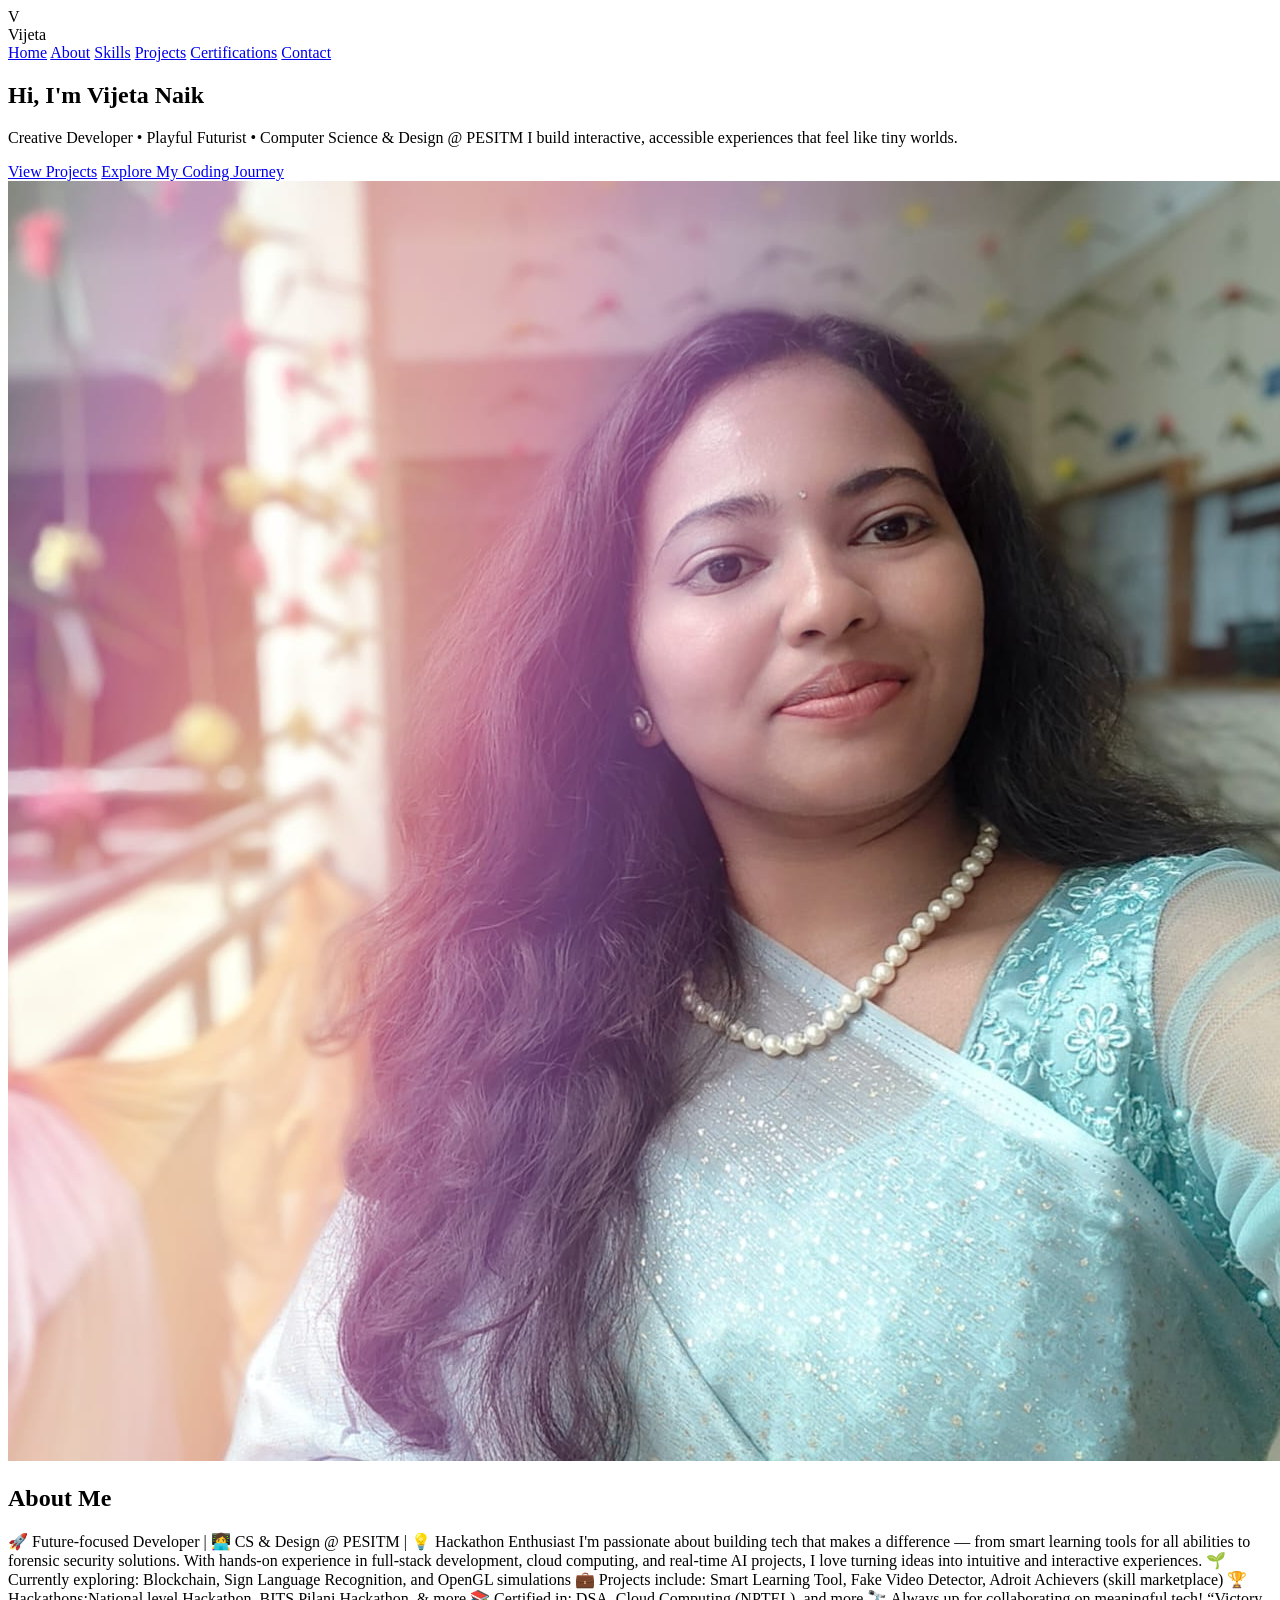
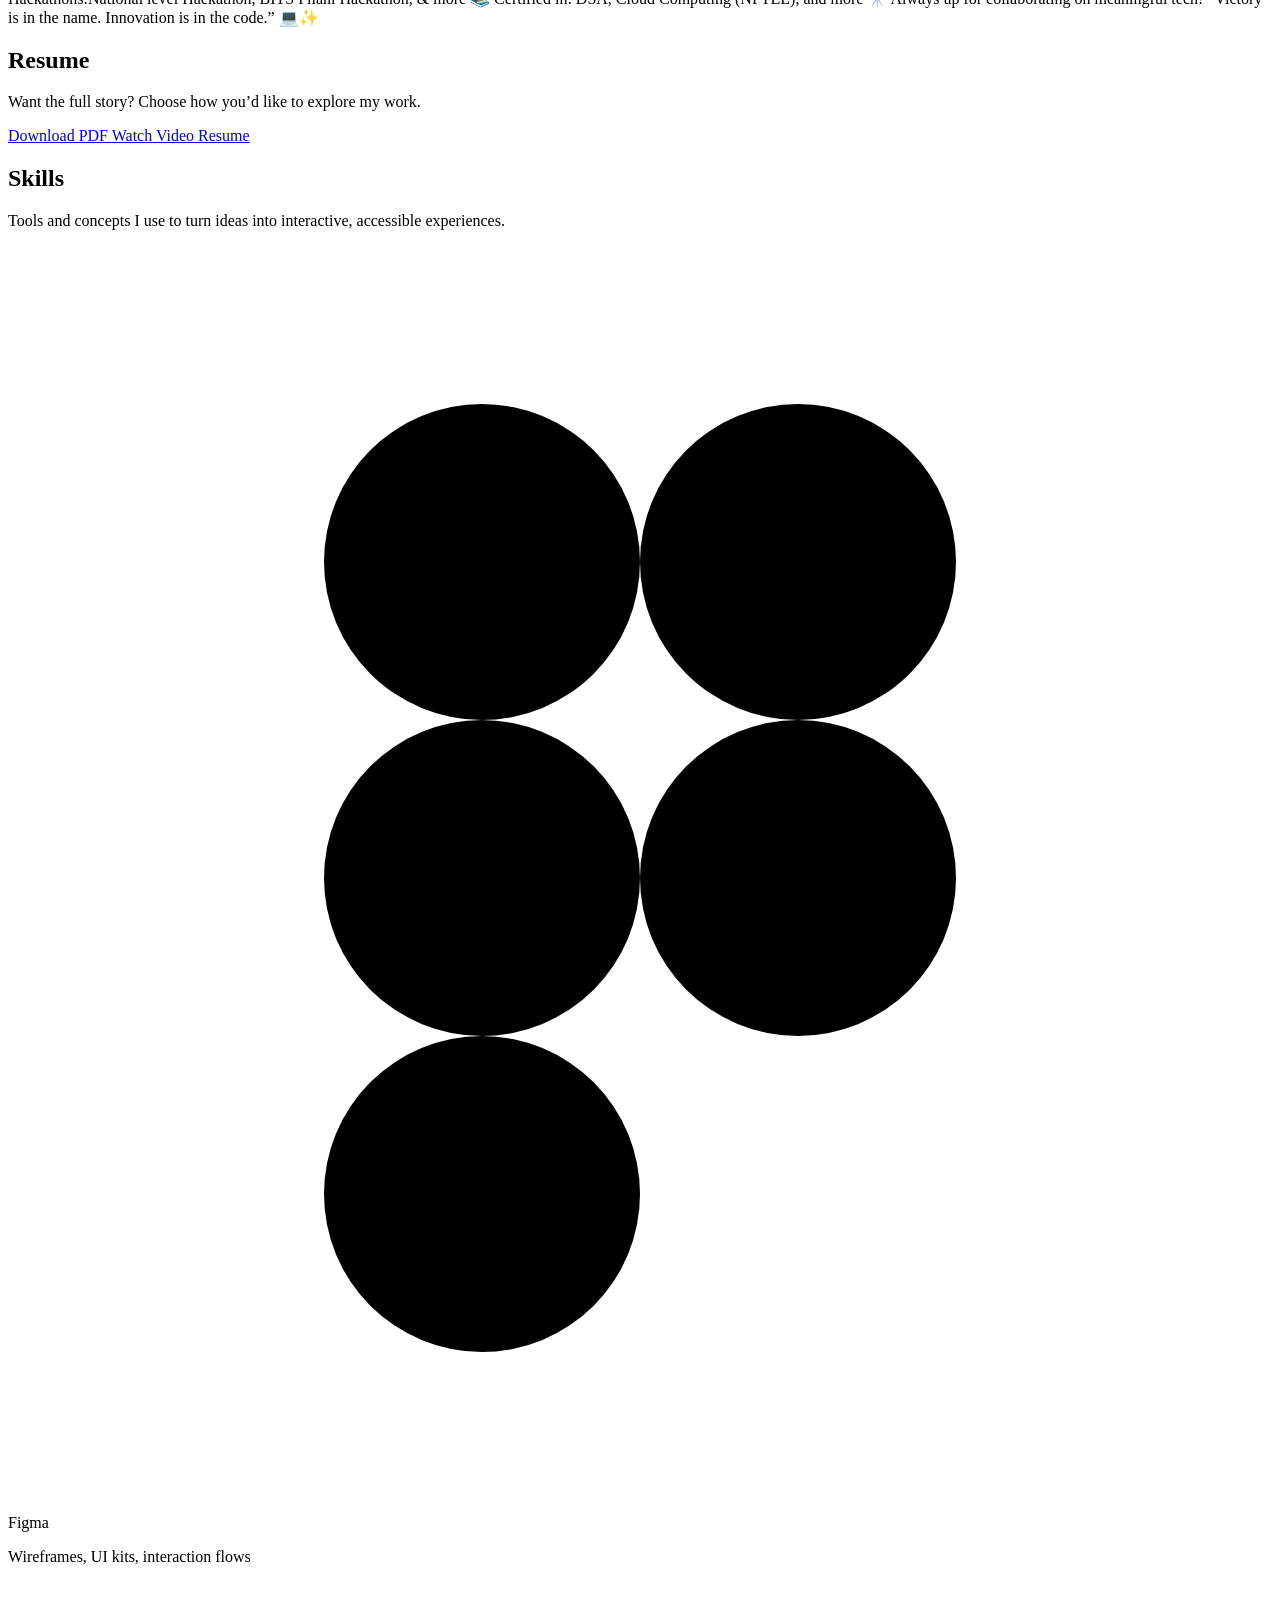
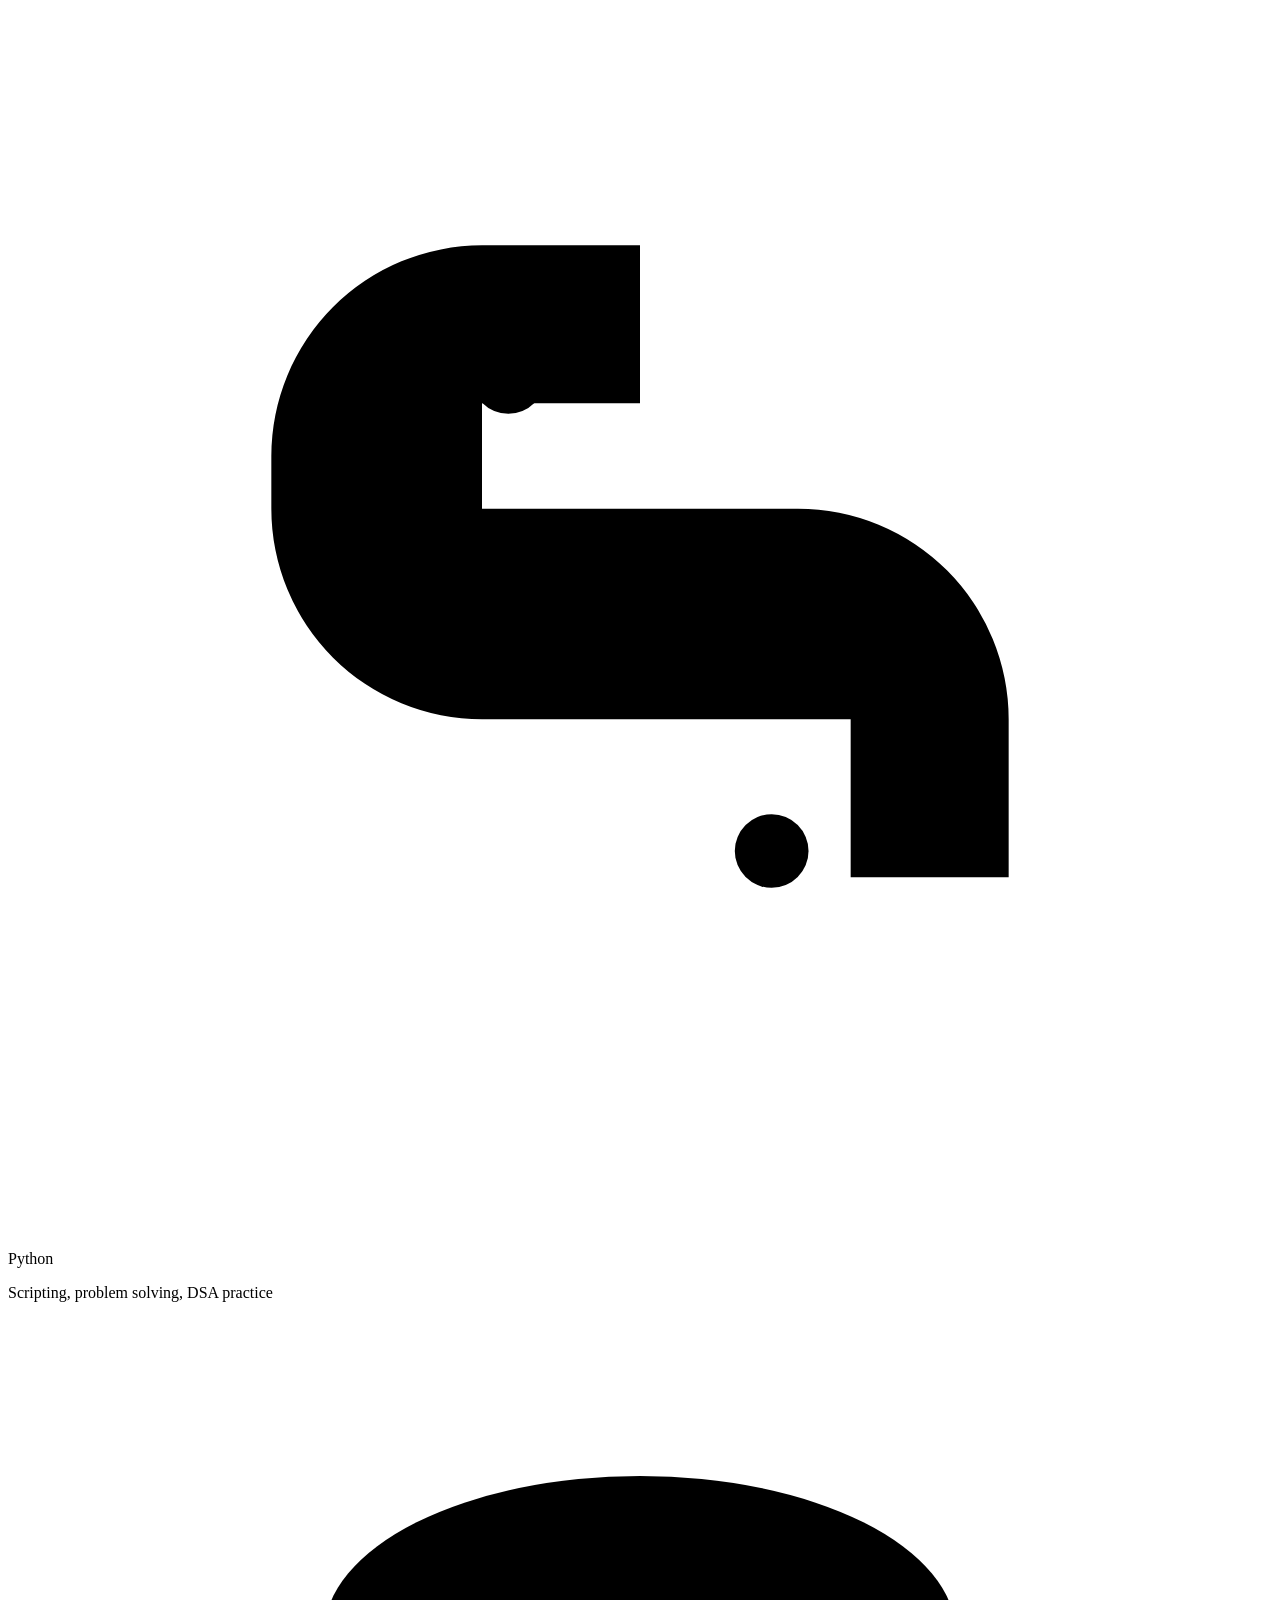
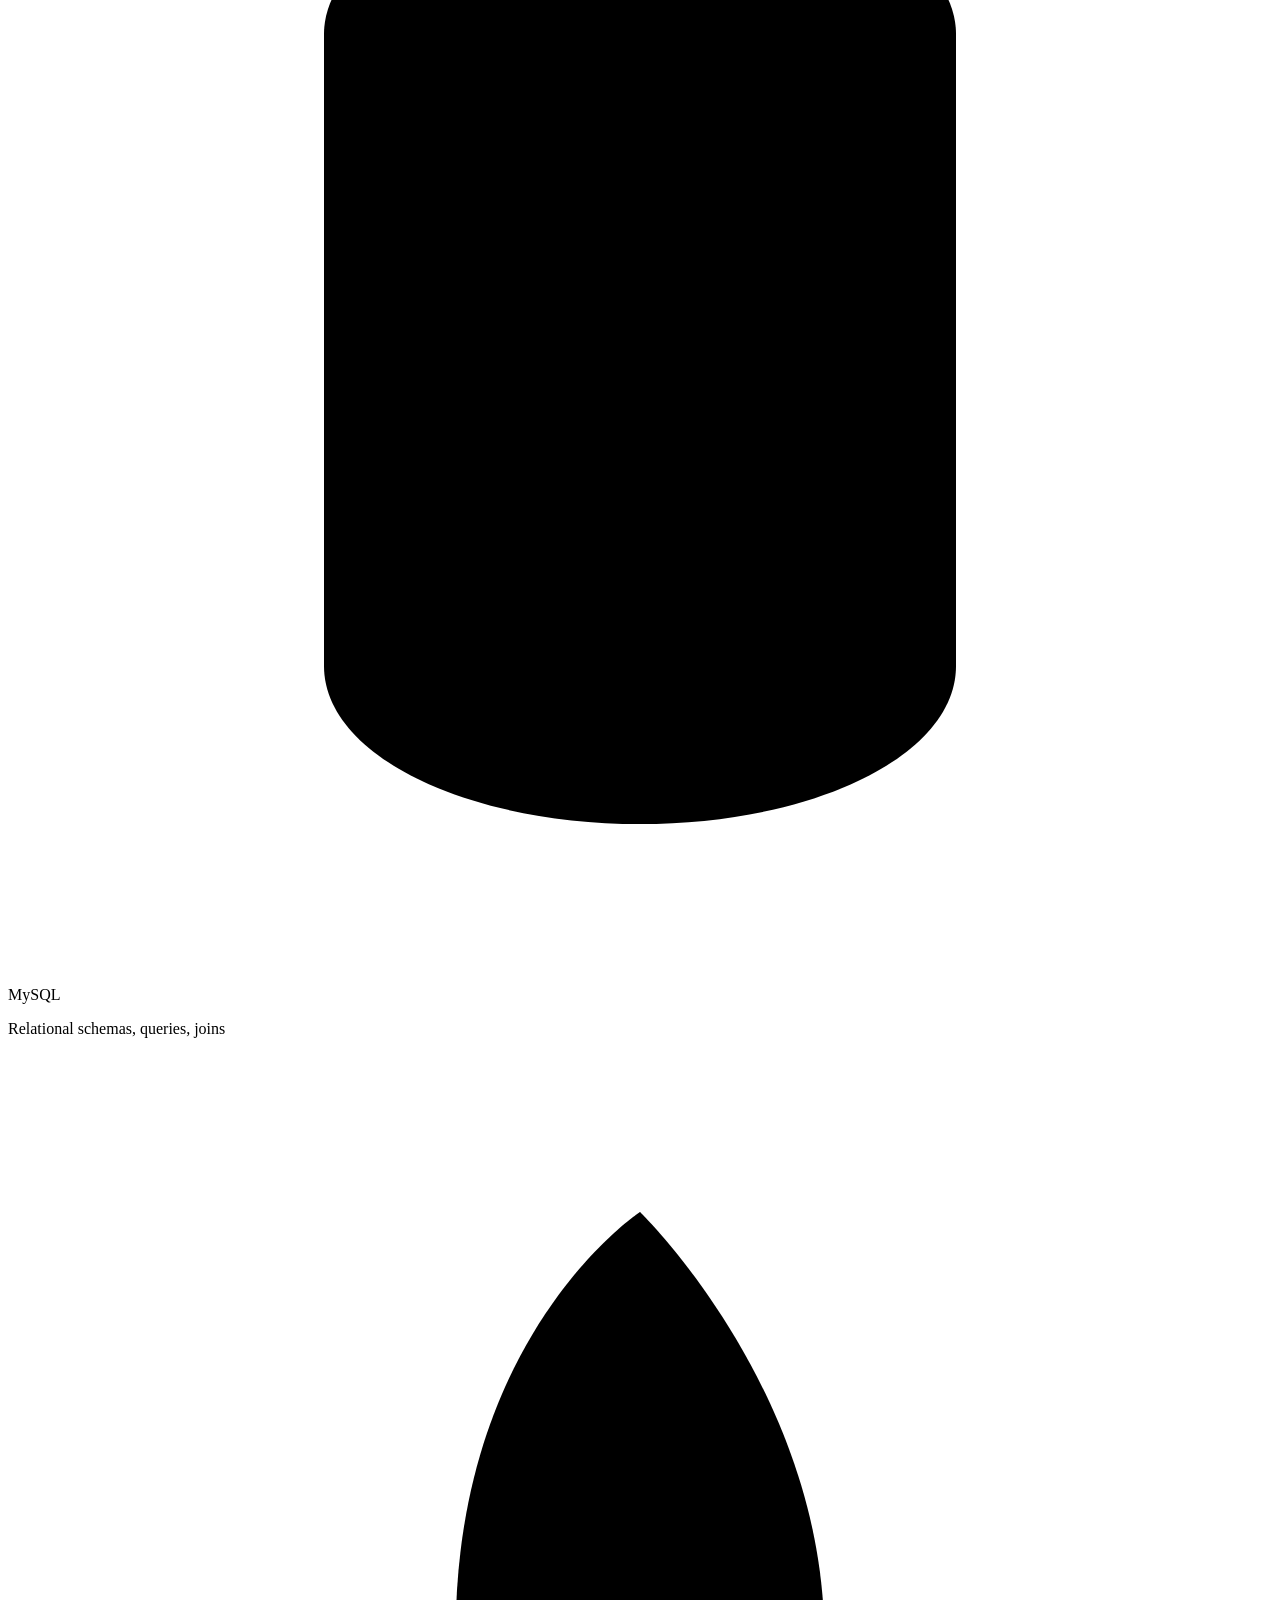
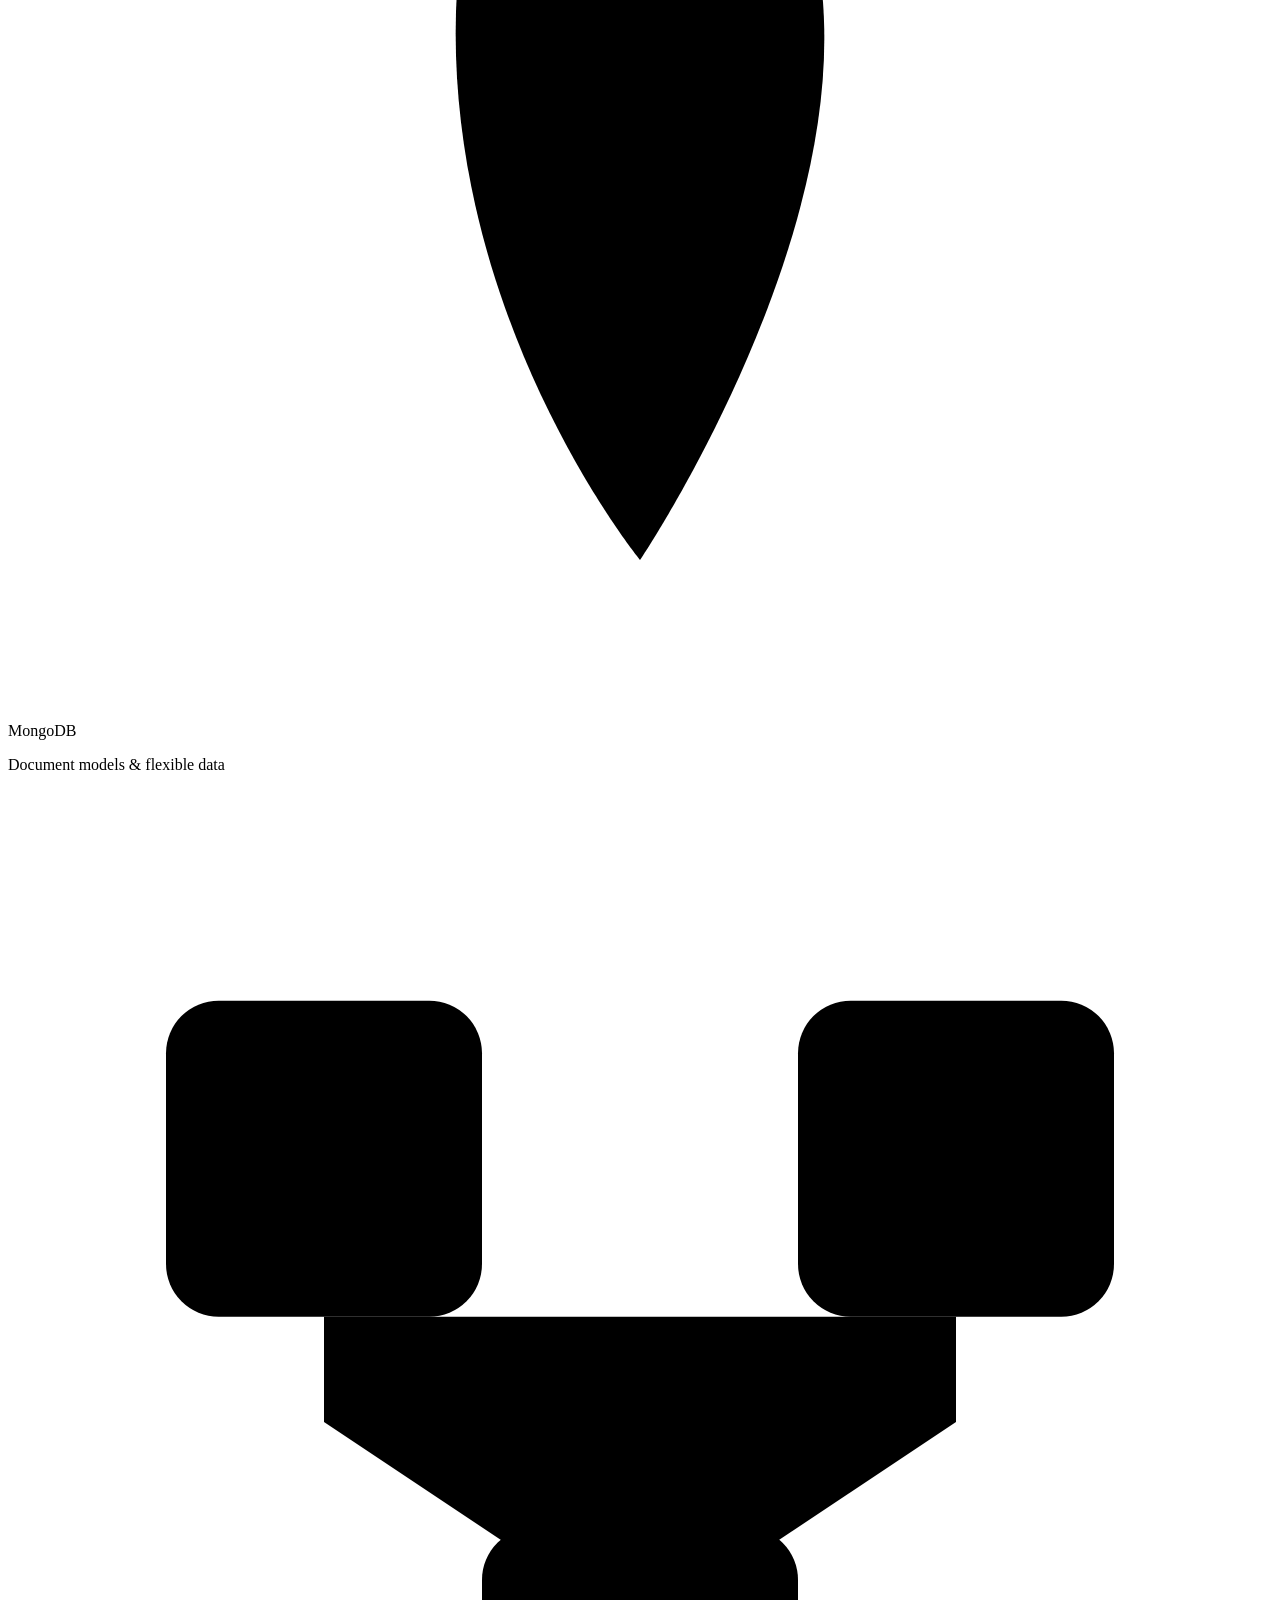
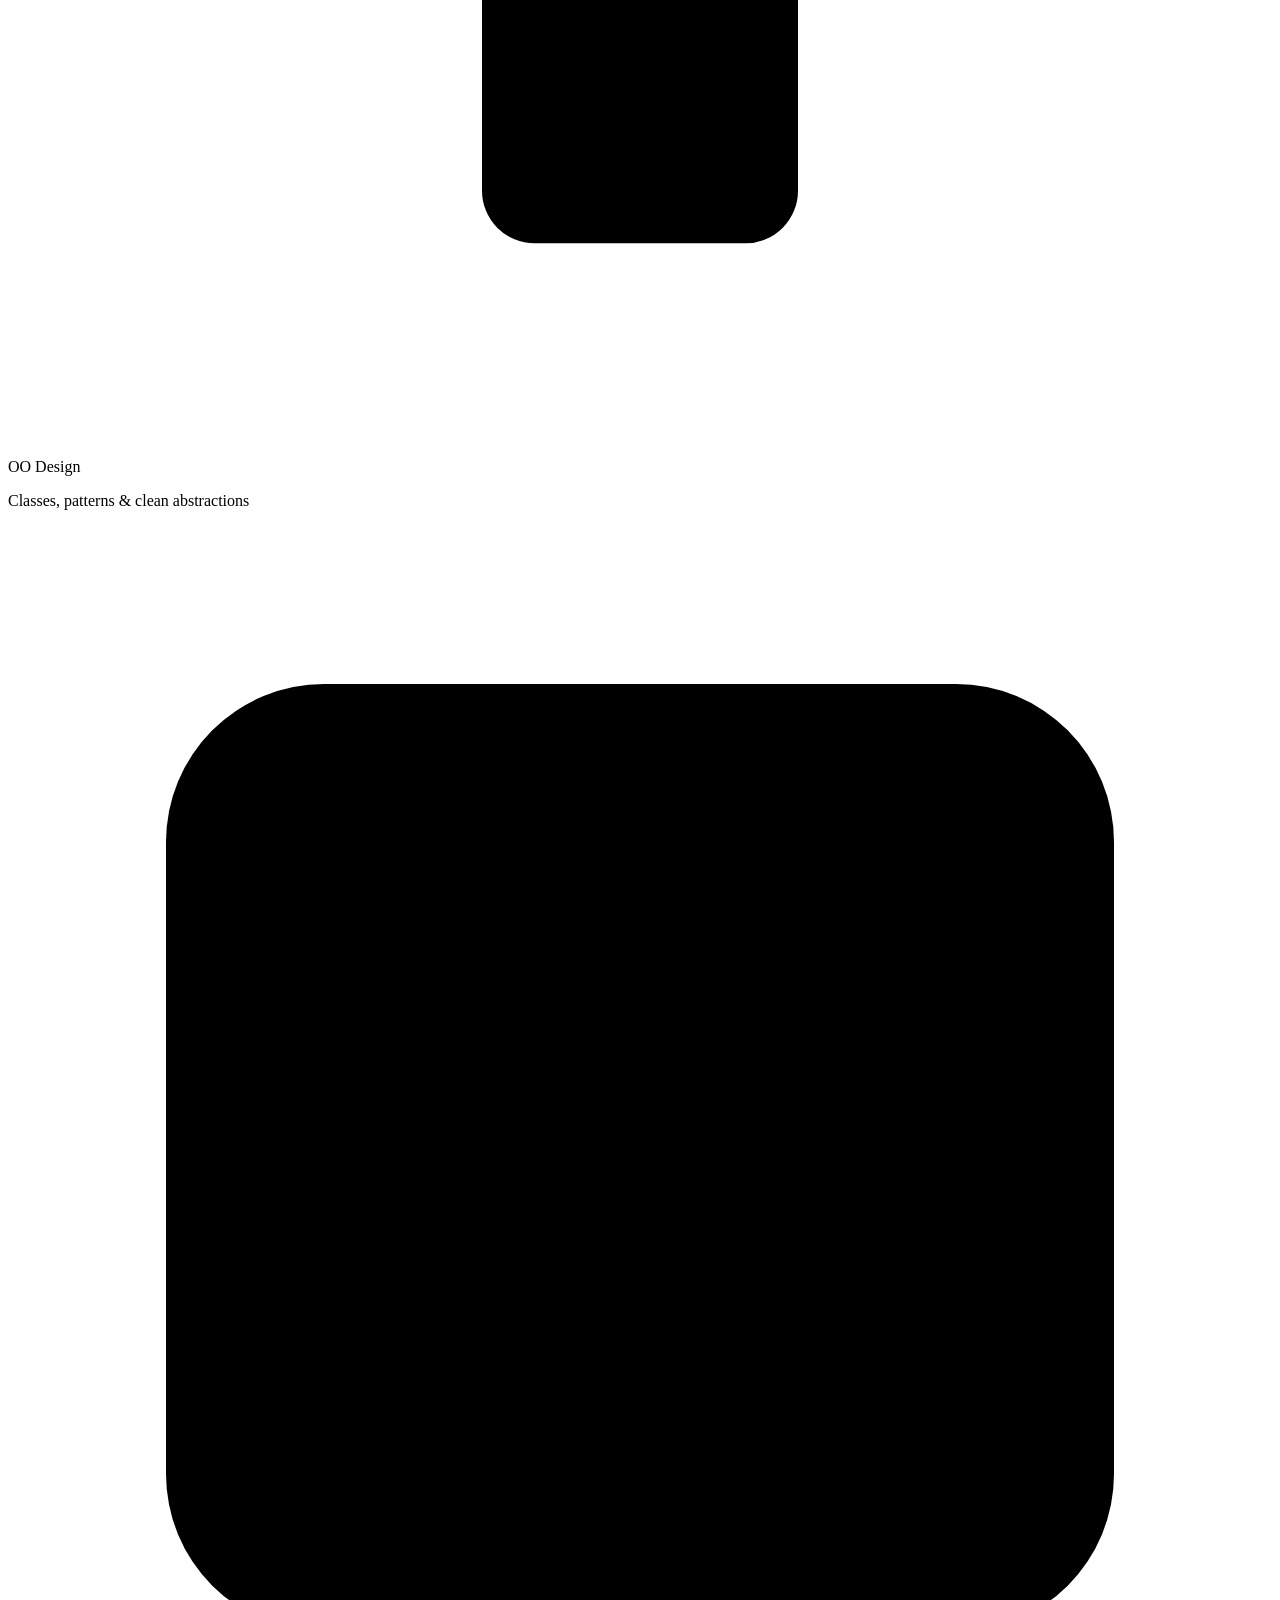
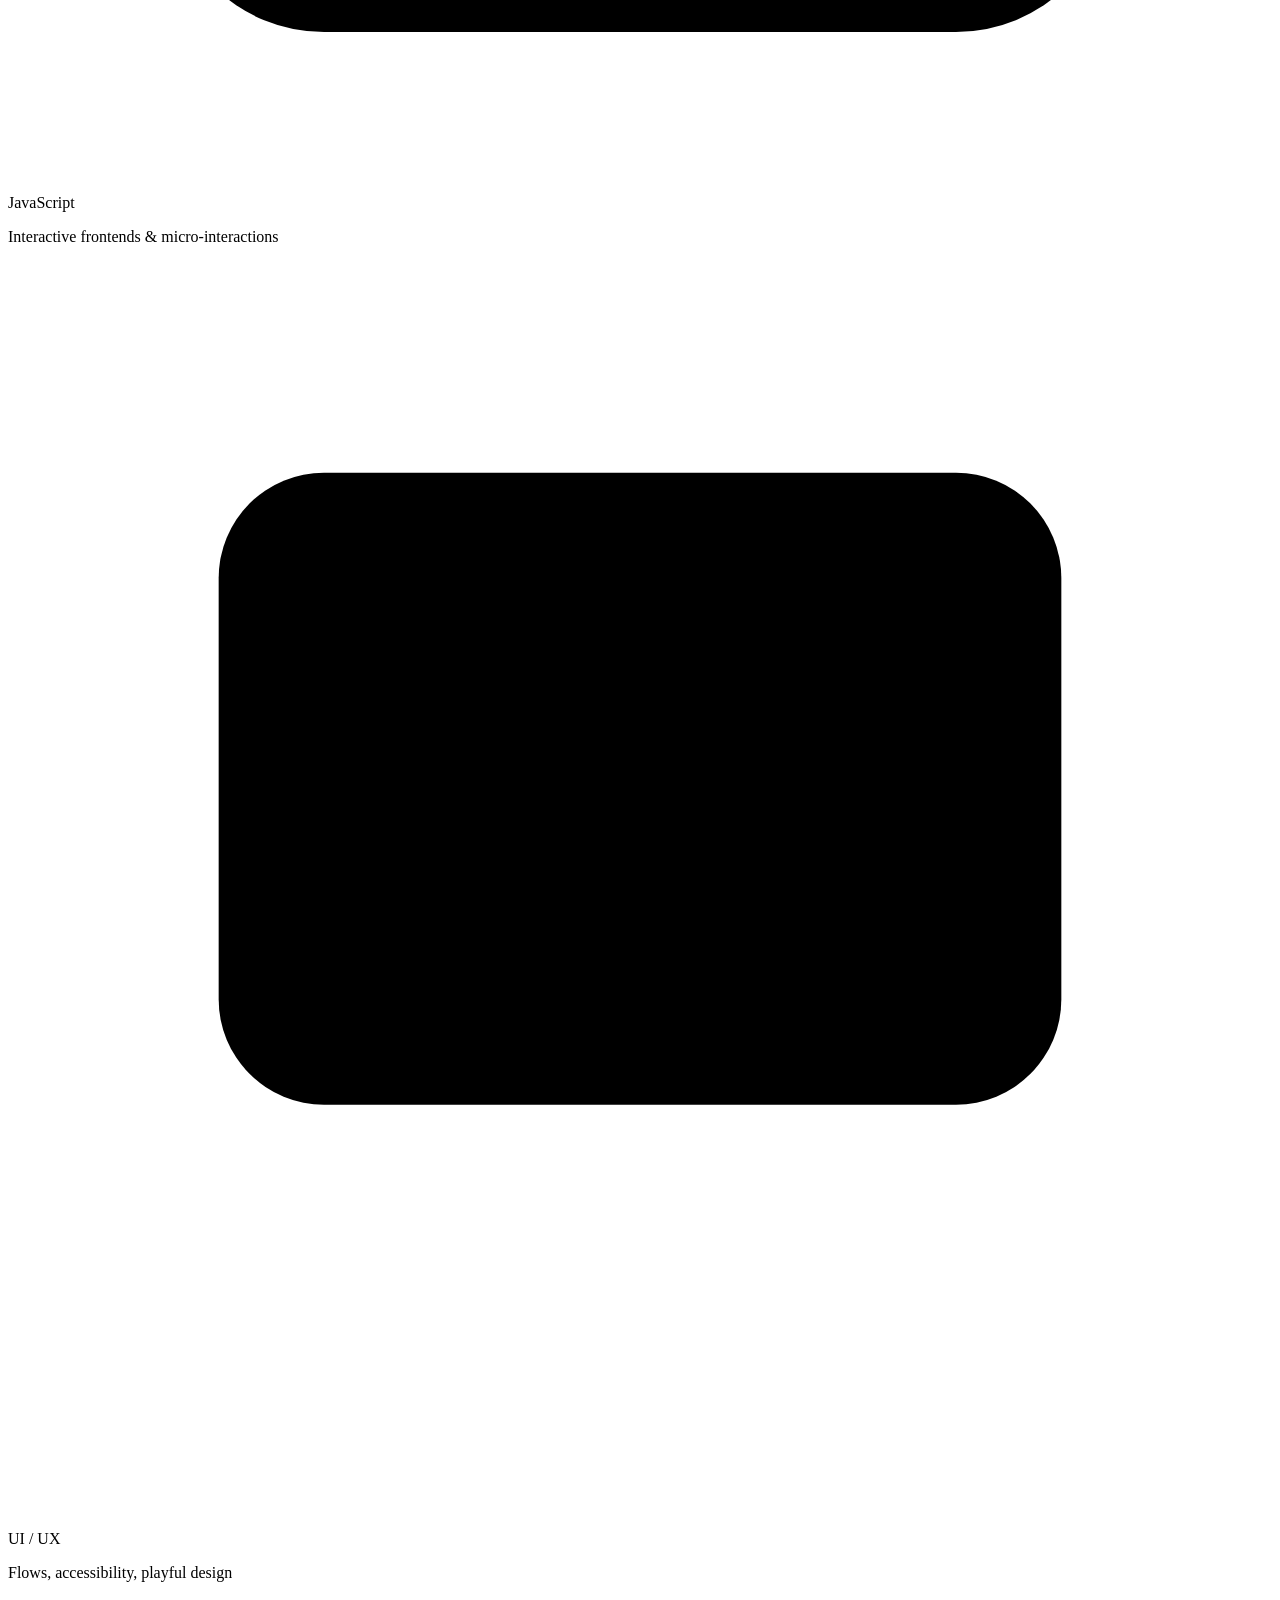
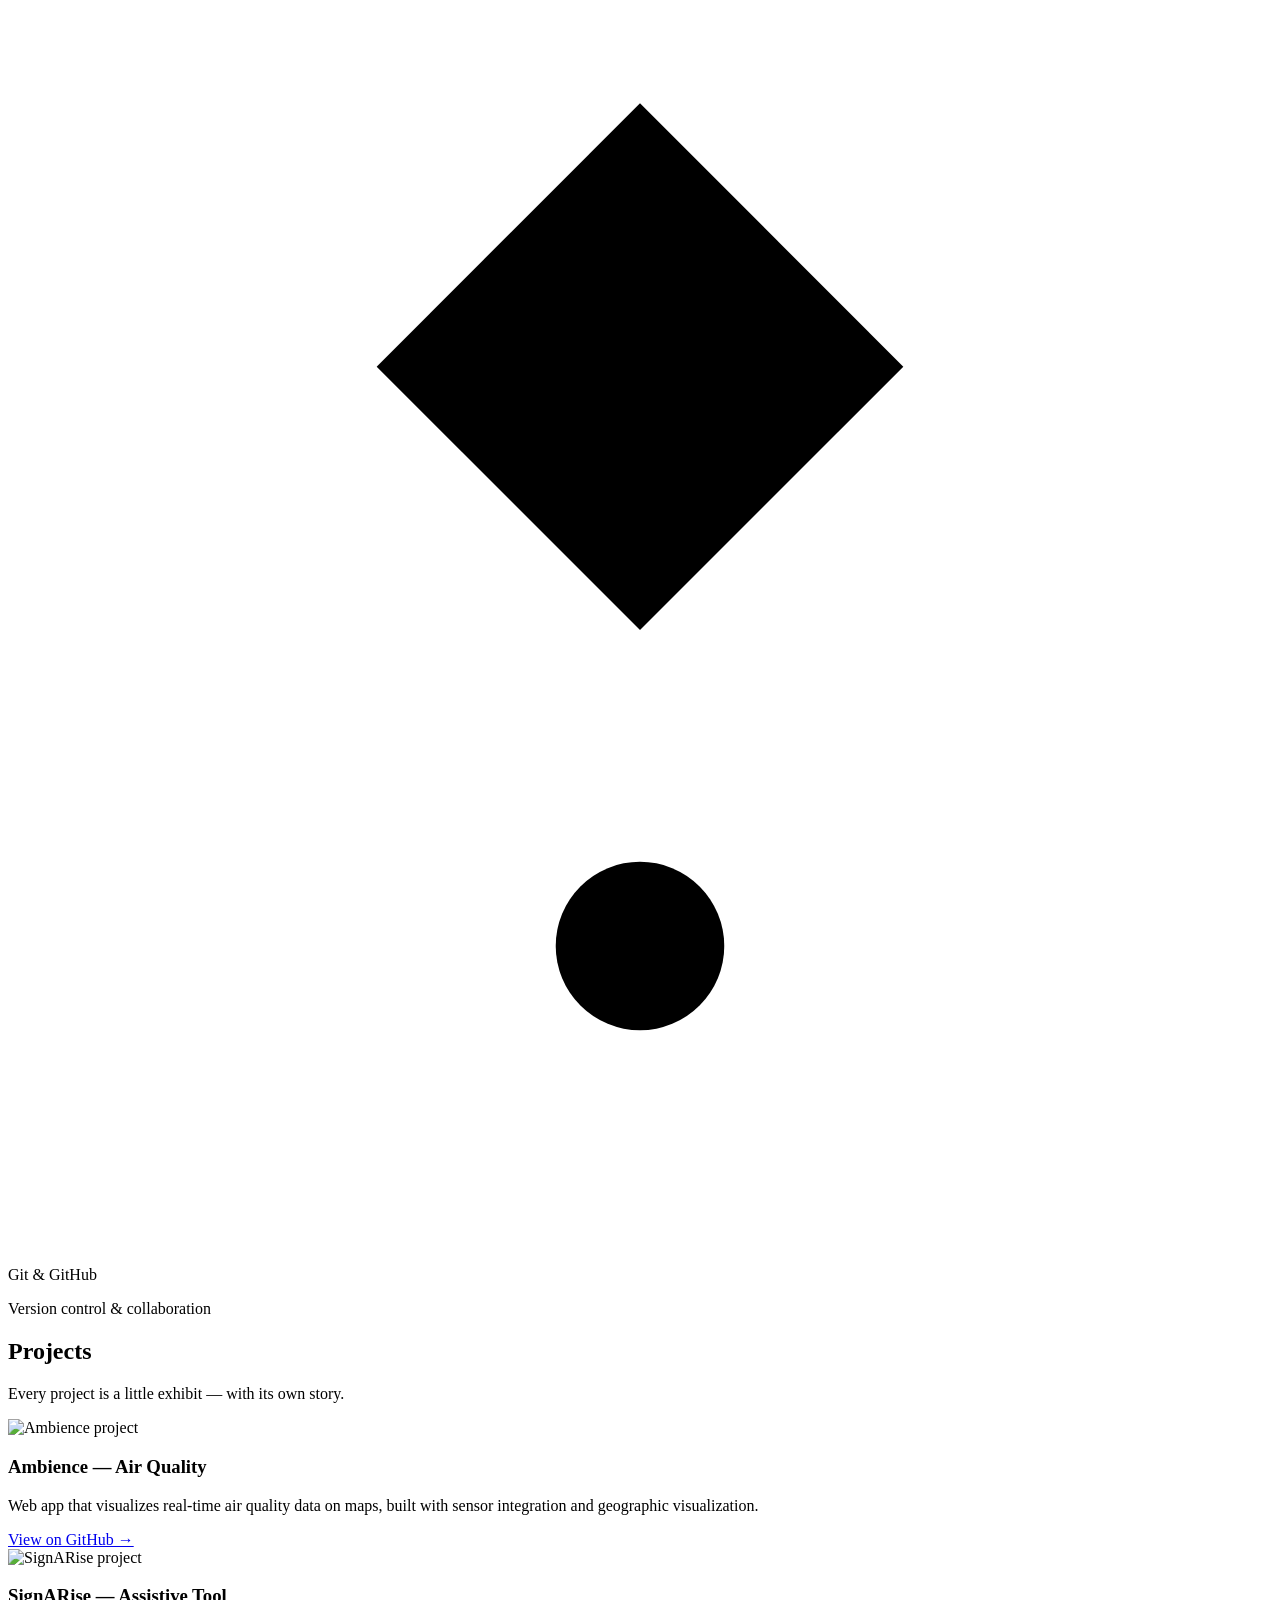
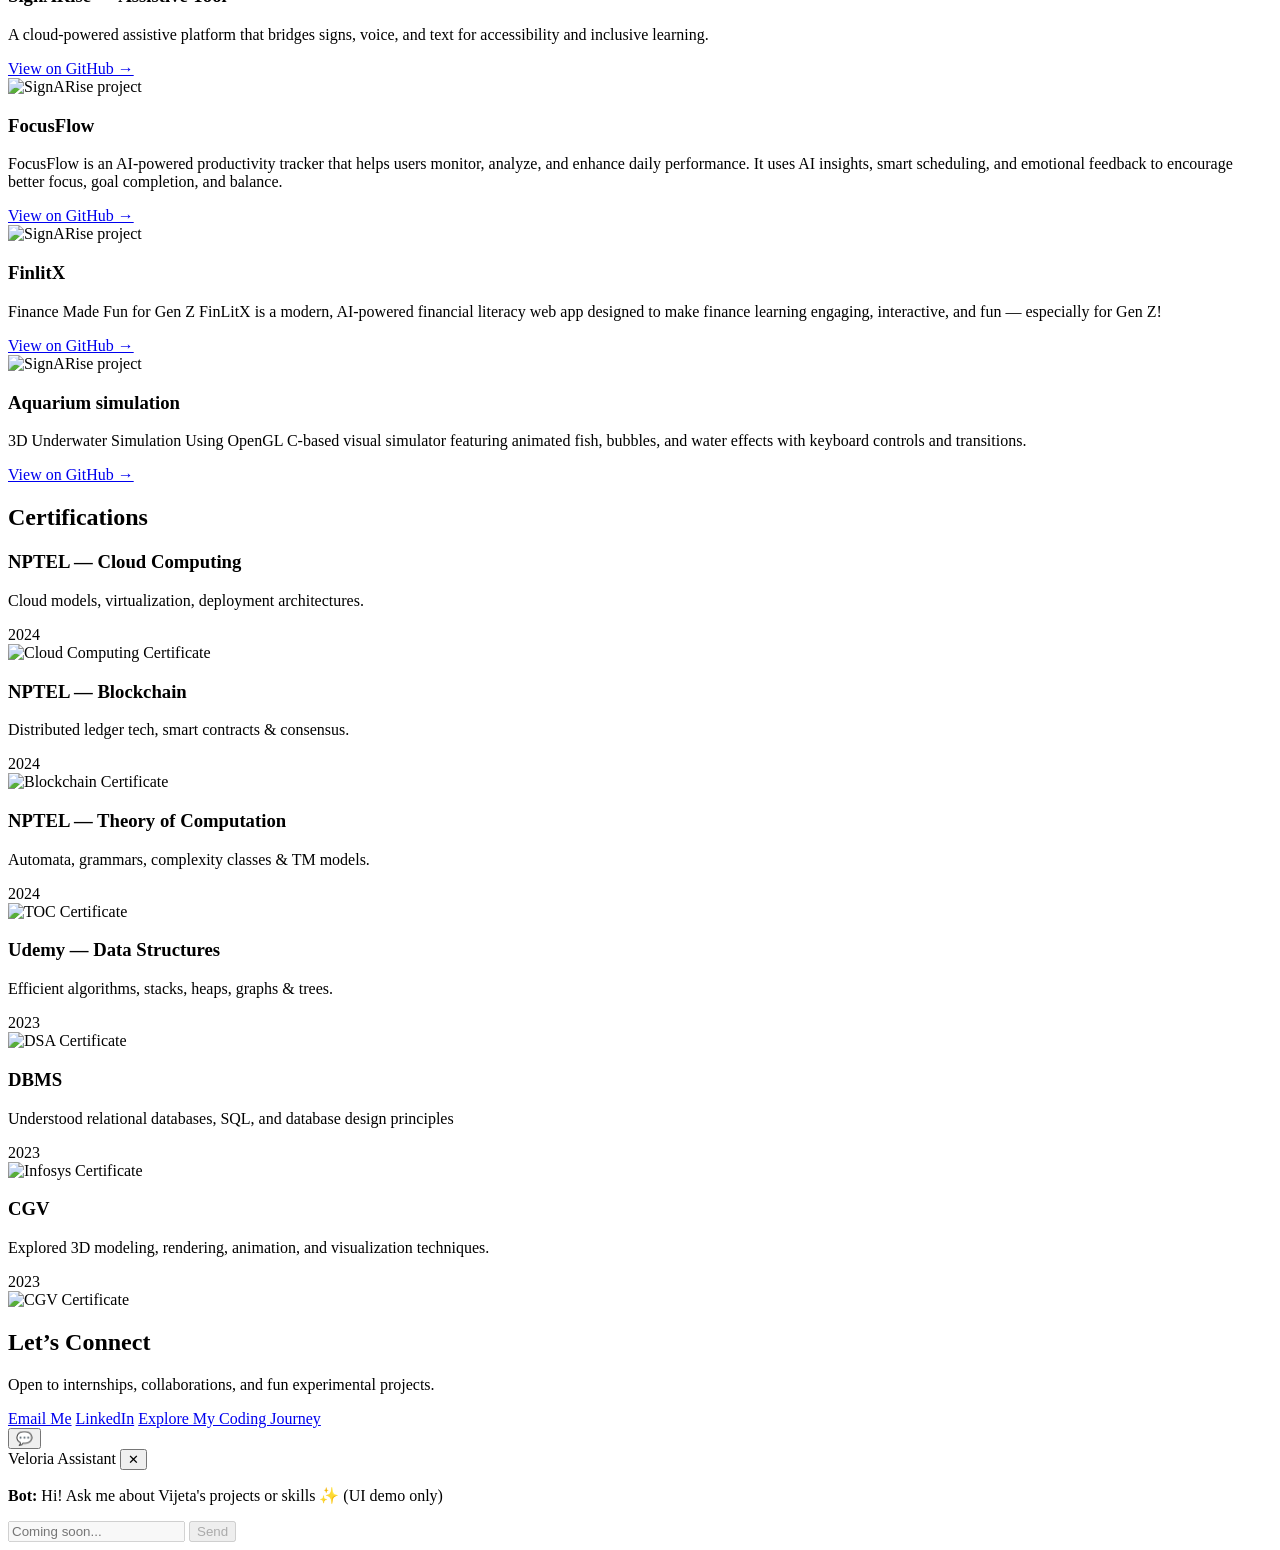
==== index.html @ 00f89213 "Add files via upload" ====
<!DOCTYPE html>
<html lang="en">
<head>
  <meta charset="UTF-8" />
  <title>Vijeta Vijaykumar Naik</title>
  <meta name="viewport" content="width=device-width, initial-scale=1.0" />
  <link rel="stylesheet" href="style.css" />
</head>
<body>
  <div class="cursor-dot"></div>

  <header class="nav">
    <div class="nav-left">
      <div class="logo-circle">V</div>
      <span className="logo-text">Vijeta</span>
    </div>
    <nav class="nav-links">
      <a href="#hero">Home</a>
      <a href="#about">About</a>
      <a href="#skills">Skills</a>
      <a href="#projects">Projects</a>
      <a href="#certs">Certifications</a>
      <a href="#contact">Contact</a>
    </nav>
  </header>

  <!-- HERO / INTRO -->
  <section id="hero" class="section hero reveal">
    <div class="hero-text">
      <h1>Hi, I'm <span class="grad-text">Vijeta Naik</span></h1>
      <p class="hero-sub">
        Creative Developer • Playful Futurist • Computer Science & Design @ PESITM  
        I build interactive, accessible experiences that feel like tiny worlds.
      </p>

      <div class="hero-buttons">
        <a href="#projects" class="btn primary">View Projects</a>
        <a href="journey.html" class="btn ghost">Explore My Coding Journey</a>
      </div>
    </div>

    <!-- Animated image bubble -->
    <div class="hero-photo-wrapper">
      <!-- Replace src with your real photo -->
      <div class="hero-photo-orbit">
        <img src="profile.jpg" alt="Vijeta portrait" class="hero-photo" />
        <div class="photo-ring ring1"></div>
        <div class="photo-ring ring2"></div>
      </div>
    </div>
  </section>

  <!-- ABOUT -->
  <section id="about" class="section reveal">
    <h2 class="section-title">About Me</h2>
    <p class="section-text">
      🚀 Future-focused Developer | 👩‍💻 CS & Design @ PESITM | 💡 Hackathon Enthusiast

I'm passionate about building tech that makes a difference — from smart learning tools for all abilities to forensic security solutions. With hands-on experience in full-stack development, cloud computing, and real-time AI projects, I love turning ideas into intuitive and interactive experiences.

🌱 Currently exploring: Blockchain, Sign Language Recognition, and OpenGL simulations 💼 Projects include: Smart Learning Tool, Fake Video Detector, Adroit Achievers (skill marketplace) 🏆 Hackathons:National level Hackathon, BITS Pilani Hackathon, & more 📚 Certified in: DSA, Cloud Computing (NPTEL), and more 🔭 Always up for collaborating on meaningful tech!

“Victory is in the name. Innovation is in the code.” 💻✨
    </p>
  </section>

  <!-- RESUME -->
  <section id="resume" class="section resume-section reveal">
    <h2 class="section-title">Resume</h2>
    <p class="section-text">
      Want the full story? Choose how you’d like to explore my work.
    </p>
    <div class="resume-actions">
      <!-- Put your real PDF file name in href -->
      <a href="Vijeta resume nov 2025(ev).pdf" download class="btn primary">
        Download PDF
      </a>
      <!-- Put your real video resume URL here (YouTube, Drive, etc.) -->
      <a href="https://youtu.be/YOUR_VIDEO_RESUME" class="btn ghost" target="_blank">
        Watch Video Resume
      </a>
    </div>
  </section>

  <!-- SKILLS: 3D BLUEBERRY ORBIT -->
  <section id="skills" class="section skills-section reveal">
  <h2 class="section-title">Skills</h2>
  <p class="section-text">
    Tools and concepts I use to turn ideas into interactive, accessible experiences.
  </p>

  <div class="skills-grid">
    <!-- Figma -->
    <article class="skill-card tilt">
      <div class="skill-icon-wrap">
        <svg viewBox="0 0 24 24" class="skill-icon">
          <rect x="6" y="3" width="6" height="6" rx="3" />
          <rect x="6" y="9" width="6" height="6" rx="3" />
          <rect x="6" y="15" width="6" height="6" rx="3" />
          <rect x="12" y="3" width="6" height="6" rx="3" />
          <rect x="12" y="9" width="6" height="6" rx="3" />
        </svg>
      </div>
      <div class="skill-name">Figma</div>
      <p class="skill-note">Wireframes, UI kits, interaction flows</p>
    </article>

    <!-- Python -->
    <article class="skill-card tilt">
      <div class="skill-icon-wrap">
        <svg viewBox="0 0 24 24" class="skill-icon">
          <path d="M5 9a4 4 0 0 1 4-4h3v3H9v2h6a4 4 0 0 1 4 4v3h-3v-3H9a4 4 0 0 1-4-4V9z" />
          <circle cx="9.5" cy="7.5" r="0.7" />
          <circle cx="14.5" cy="16.5" r="0.7" />
        </svg>
      </div>
      <div class="skill-name">Python</div>
      <p class="skill-note">Scripting, problem solving, DSA practice</p>
    </article>

    <!-- MySQL -->
    <article class="skill-card tilt">
      <div class="skill-icon-wrap">
        <svg viewBox="0 0 24 24" class="skill-icon">
          <ellipse cx="12" cy="6" rx="6" ry="3" />
          <path d="M6 6v6c0 1.7 2.7 3 6 3s6-1.3 6-3V6" />
          <path d="M6 12v6c0 1.7 2.7 3 6 3s6-1.3 6-3v-6" />
        </svg>
      </div>
      <div class="skill-name">MySQL</div>
      <p class="skill-note">Relational schemas, queries, joins</p>
    </article>

    <!-- MongoDB -->
    <article class="skill-card tilt">
      <div class="skill-icon-wrap">
        <svg viewBox="0 0 24 24" class="skill-icon">
          <path d="M12 3s3.5 3.4 3.5 8.1S12 21 12 21 8.5 16.7 8.5 11 12 3 12 3z" />
          <path d="M12 8v5" />
        </svg>
      </div>
      <div class="skill-name">MongoDB</div>
      <p class="skill-note">Document models & flexible data</p>
    </article>

    <!-- OO Design -->
    <article class="skill-card tilt">
      <div class="skill-icon-wrap">
        <svg viewBox="0 0 24 24" class="skill-icon">
          <rect x="3" y="4" width="6" height="6" rx="1" />
          <rect x="15" y="4" width="6" height="6" rx="1" />
          <rect x="9" y="14" width="6" height="6" rx="1" />
          <path d="M6 10v2l6 4 6-4v-2" />
        </svg>
      </div>
      <div class="skill-name">OO Design</div>
      <p class="skill-note">Classes, patterns & clean abstractions</p>
    </article>

    <!-- JavaScript -->
    <article class="skill-card tilt">
      <div class="skill-icon-wrap">
        <svg viewBox="0 0 24 24" class="skill-icon">
          <rect x="3" y="3" width="18" height="18" rx="3" />
          <path d="M9 8v7a2 2 0 0 0 2 2" />
          <path d="M15 17c1.2.7 3 0 3-1.7 0-1.4-1.1-1.8-2.3-2.1-.9-.2-1.7-.7-1.7-1.7 0-1 .9-1.7 2-1.7.8 0 1.4.3 1.8.8" />
        </svg>
      </div>
      <div class="skill-name">JavaScript</div>
      <p class="skill-note">Interactive frontends & micro-interactions</p>
    </article>

    <!-- UI/UX -->
    <article class="skill-card tilt">
      <div class="skill-icon-wrap">
        <svg viewBox="0 0 24 24" class="skill-icon">
          <rect x="4" y="4" width="16" height="12" rx="2" />
          <path d="M4 15h16" />
          <circle cx="9" cy="9" r="1.2" />
          <circle cx="15" cy="9" r="1.2" />
        </svg>
      </div>
      <div class="skill-name">UI / UX</div>
      <p class="skill-note">Flows, accessibility, playful design</p>
    </article>

    <!-- Git & GitHub -->
    <article class="skill-card tilt">
      <div class="skill-icon-wrap">
        <svg viewBox="0 0 24 24" class="skill-icon">
          <path d="M7 7 12 2l5 5-5 5-5-5z" />
          <path d="M12 7v9" />
          <circle cx="12" cy="18" r="1.6" />
        </svg>
      </div>
      <div class="skill-name">Git & GitHub</div>
      <p class="skill-note">Version control & collaboration</p>
    </article>
  </div>
</section>


  <!-- PROJECTS -->
  <section id="projects" class="section reveal">
    <h2 class="section-title">Projects</h2>
    <p class="section-text">
      Every project is a little exhibit — with its own story.
    </p>

    <div class="projects-grid">
      <!-- PROJECT CARD TEMPLATE -->
      <article class="project-card tilt">
        <!-- Replace image src with your project screenshot -->
        <div class="project-image-wrap">
          <img src="images/proj/ambience.jpg" alt="Ambience project" />
        </div>
        <div class="project-content">
          <h3>Ambience — Air Quality</h3>
          <p>
            Web app that visualizes real-time air quality data on maps, built with
            sensor integration and geographic visualization.
          </p>
          <a href="https://github.com/Vij18eta/Air_quality_monitor" target="_blank" class="project-link">
            View on GitHub →
          </a>
        </div>
      </article>

      <!-- Duplicate and edit below for more projects -->
      <article class="project-card tilt">
        <div class="project-image-wrap">
          <img src="images/proj/signarise.png" alt="SignARise project" />
        </div>
        <div class="project-content">
          <h3>SignARise — Assistive Tool</h3>
          <p>
            A cloud-powered assistive platform that bridges signs, voice, and text
            for accessibility and inclusive learning.
          </p>
          <a href="https://github.com/YOUR_GITHUB/signarise" target="_blank" class="project-link">
            View on GitHub →
          </a>
        </div>
      </article>

      <article class="project-card tilt">
        <div class="project-image-wrap">
          <img src="images/proj/focus.jpg" alt="SignARise project" />
        </div>
        <div class="project-content">
          <h3>FocusFlow</h3>
          <p>
          FocusFlow is an AI-powered productivity tracker that helps users monitor, analyze, and enhance daily performance. It uses AI insights, smart scheduling, and emotional feedback to encourage better focus, goal completion, and balance.
          </p>
          <a href="https://github.com/Vij18eta/FocusFlow" target="_blank" class="project-link">
            View on GitHub →
          </a>
        </div>
      </article>

      <article class="project-card tilt">
        <div class="project-image-wrap">
          <img src="images/proj/finlitx.jpg" alt="SignARise project" />
        </div>
        <div class="project-content">
          <h3>FinlitX</h3>
          <p>
          Finance Made Fun for Gen Z FinLitX is a modern, AI-powered financial
literacy web app designed to make finance learning engaging, interactive, and
fun — especially for Gen Z!
          </p>
          <a href="https://github.com/Vij18eta/FinLitX" target="_blank" class="project-link">
            View on GitHub →
          </a>
        </div>
      </article>

      <article class="project-card tilt">
        <div class="project-image-wrap">
          <img src="images/proj/aqi.jpg" alt="SignARise project" />
        </div>
        <div class="project-content">
          <h3>Aquarium simulation</h3>
          <p>
            3D Underwater Simulation Using OpenGL
C-based visual simulator featuring animated fish, bubbles, and water effects
with keyboard controls and
transitions.
          </p>
          <a href="https://github.com/Vij18eta/Aquarium-cgv" target="_blank" class="project-link">
            View on GitHub →
          </a>
        </div>
      </article>
    </div>

   
  </section>

  <!-- CERTIFICATIONS -->
<section id="certs" class="section reveal">
  <h2 class="section-title">Certifications</h2>

  <div class="cert-grid">

    <!-- CARD 1 -->
    <div class="cert-card" onclick="flipCert(this)">
      <div class="cert-inner">
        <!-- FRONT -->
        <div class="cert-front">
          <h3>NPTEL — Cloud Computing</h3>
          <p>Cloud models, virtualization, deployment architectures.</p>
          <span class="cert-year">2024</span>
        </div>

        <!-- BACK -->
        <div class="cert-back">
          <img src="images/certs/cloud.jpg" alt="Cloud Computing Certificate">
        </div>
      </div>
    </div>

    <!-- CARD 2 -->
    <div class="cert-card" onclick="flipCert(this)">
      <div class="cert-inner">
        <div class="cert-front">
          <h3>NPTEL — Blockchain</h3>
          <p>Distributed ledger tech, smart contracts & consensus.</p>
          <span class="cert-year">2024</span>
        </div>
        <div class="cert-back">
          <img src="images/certs/blockchain.jpg" alt="Blockchain Certificate">
        </div>
      </div>
    </div>

    <!-- CARD 3 -->
    <div class="cert-card" onclick="flipCert(this)">
      <div class="cert-inner">
        <div class="cert-front">
          <h3>NPTEL — Theory of Computation</h3>
          <p>Automata, grammars, complexity classes & TM models.</p>
          <span class="cert-year">2024</span>
        </div>
        <div class="cert-back">
          <img src="images/certs/toc.jpg" alt="TOC Certificate">
        </div>
      </div>
    </div>

    <!-- CARD 4 -->
    <div class="cert-card" onclick="flipCert(this)">
      <div class="cert-inner">
        <div class="cert-front">
          <h3>Udemy — Data Structures</h3>
          <p>Efficient algorithms, stacks, heaps, graphs & trees.</p>
          <span class="cert-year">2023</span>
        </div>
        <div class="cert-back">
          <img src="images/certs/dsa.jpg" alt="DSA Certificate">
        </div>
      </div>
    </div>

    <!-- CARD 5 -->
    <div class="cert-card" onclick="flipCert(this)">
      <div class="cert-inner">
        <div class="cert-front">
          <h3>DBMS</h3>
          <p>Understood relational databases, SQL, and database design principles</p>
          <span class="cert-year">2023</span>
        </div>
        <div class="cert-back">
          <img src="images/certs/dbms.png" alt="Infosys Certificate">
        </div>
      </div>
    </div>

     <div class="cert-card" onclick="flipCert(this)">
      <div class="cert-inner">
        <div class="cert-front">
          <h3>CGV</h3>
          <p>Explored 3D modeling, rendering, animation, and visualization techniques.</p>
          <span class="cert-year">2023</span>
        </div>
        <div class="cert-back">
          <img src="images/certs/cgv.png" alt="CGV Certificate">
        </div>
      </div>
    </div>

  </div>
</section>


  <!-- CONTACT + JOURNEY -->
  <section id="contact" class="section contact-section reveal">
    <h2 class="section-title">Let’s Connect</h2>
    <p class="section-text">
      Open to internships, collaborations, and fun experimental projects.
    </p>

    <div class="contact-actions">
      <a href="mailto:vijetaviju18@gmail.com" class="btn primary">Email Me</a>
      <a href="https://www.linkedin.com/in/vijeta18" class="btn ghost" target="_blank">LinkedIn</a>
      <a href="journey.html" class="btn outline">Explore My Coding Journey</a>
    </div>
  </section>

  <!-- AI CHAT BUBBLE (simple fake UI) -->
  <button class="chat-toggle" id="chatToggle">💬</button>
  <div class="chat-widget" id="chatWidget">
    <div class="chat-header">
      <span>Veloria Assistant</span>
      <button id="chatClose">✕</button>
    </div>
    <div class="chat-body">
      <p><b>Bot:</b> Hi! Ask me about Vijeta's projects or skills ✨ (UI demo only)</p>
    </div>
    <div class="chat-input-row">
      <input type="text" id="chatInput" placeholder="Coming soon..." disabled />
      <button disabled>Send</button>
    </div>
  </div>

  <script src="script.js"></script>
</body>
</html>
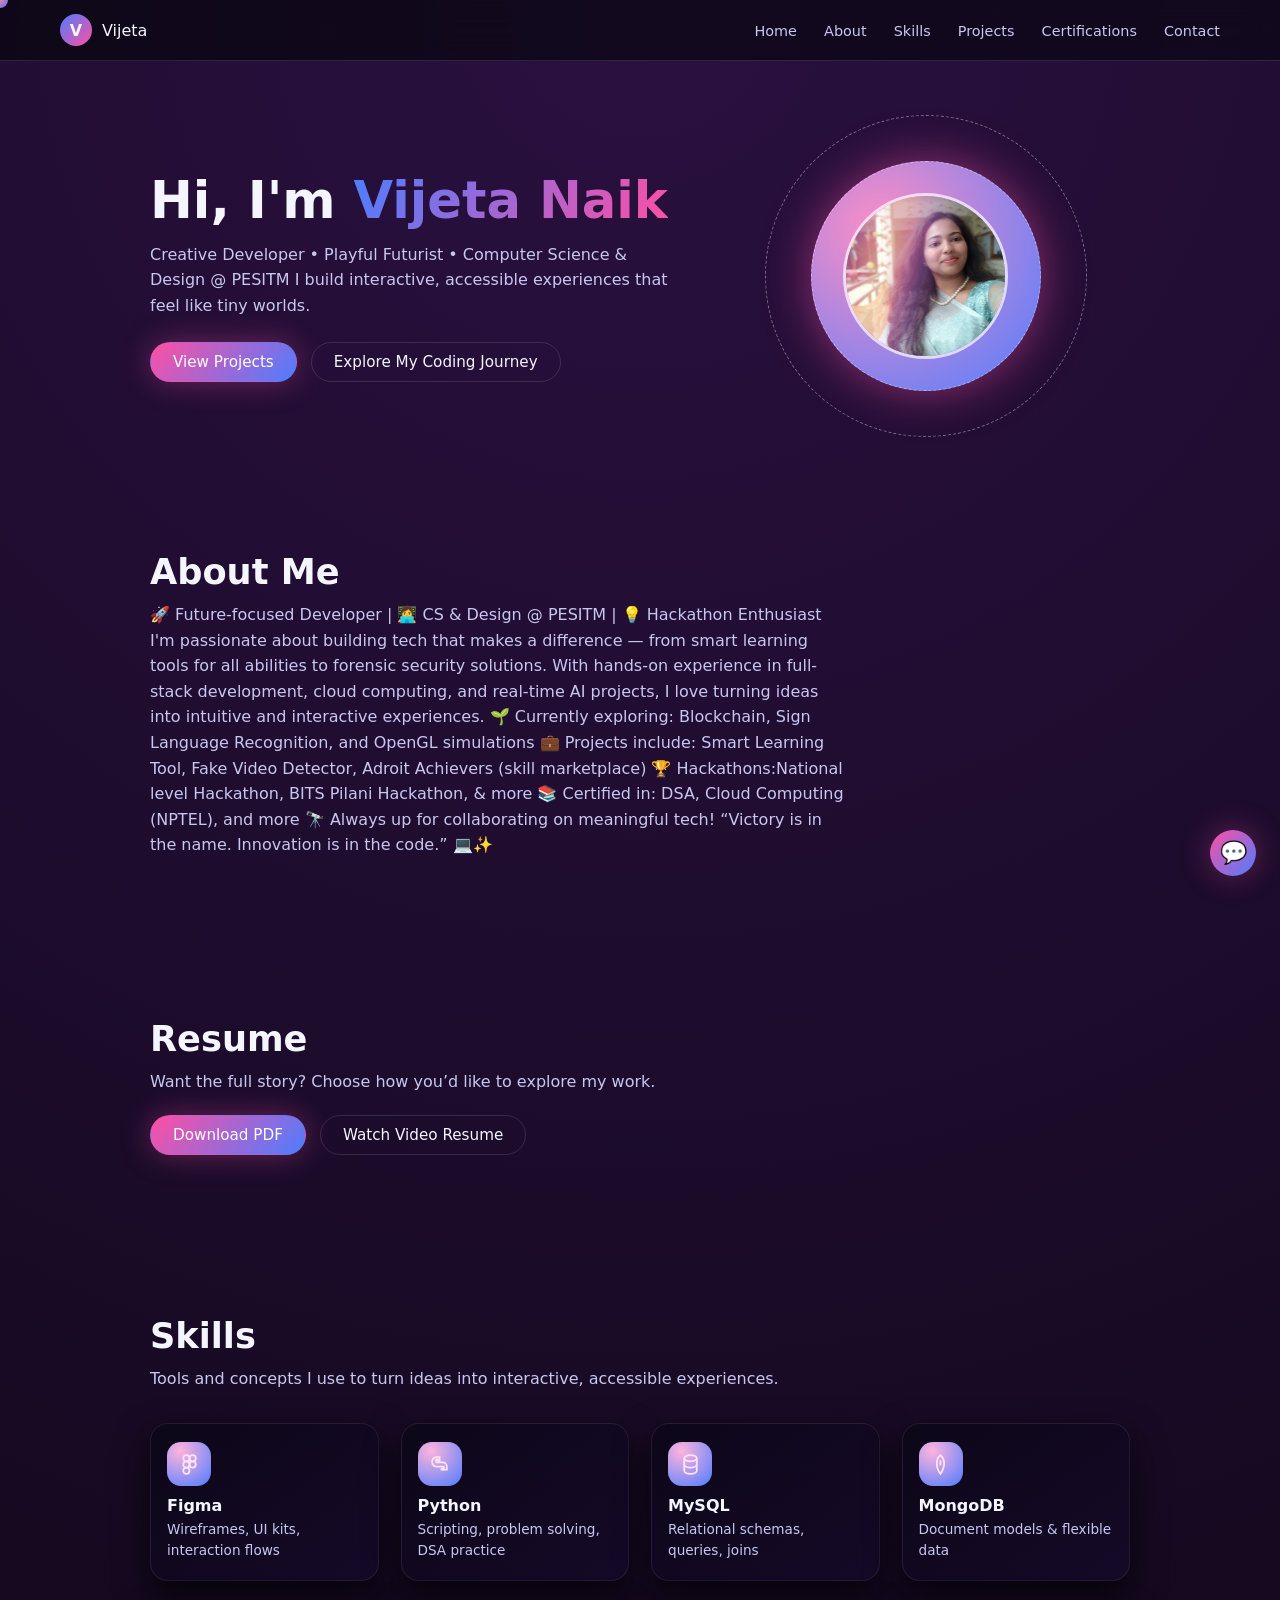
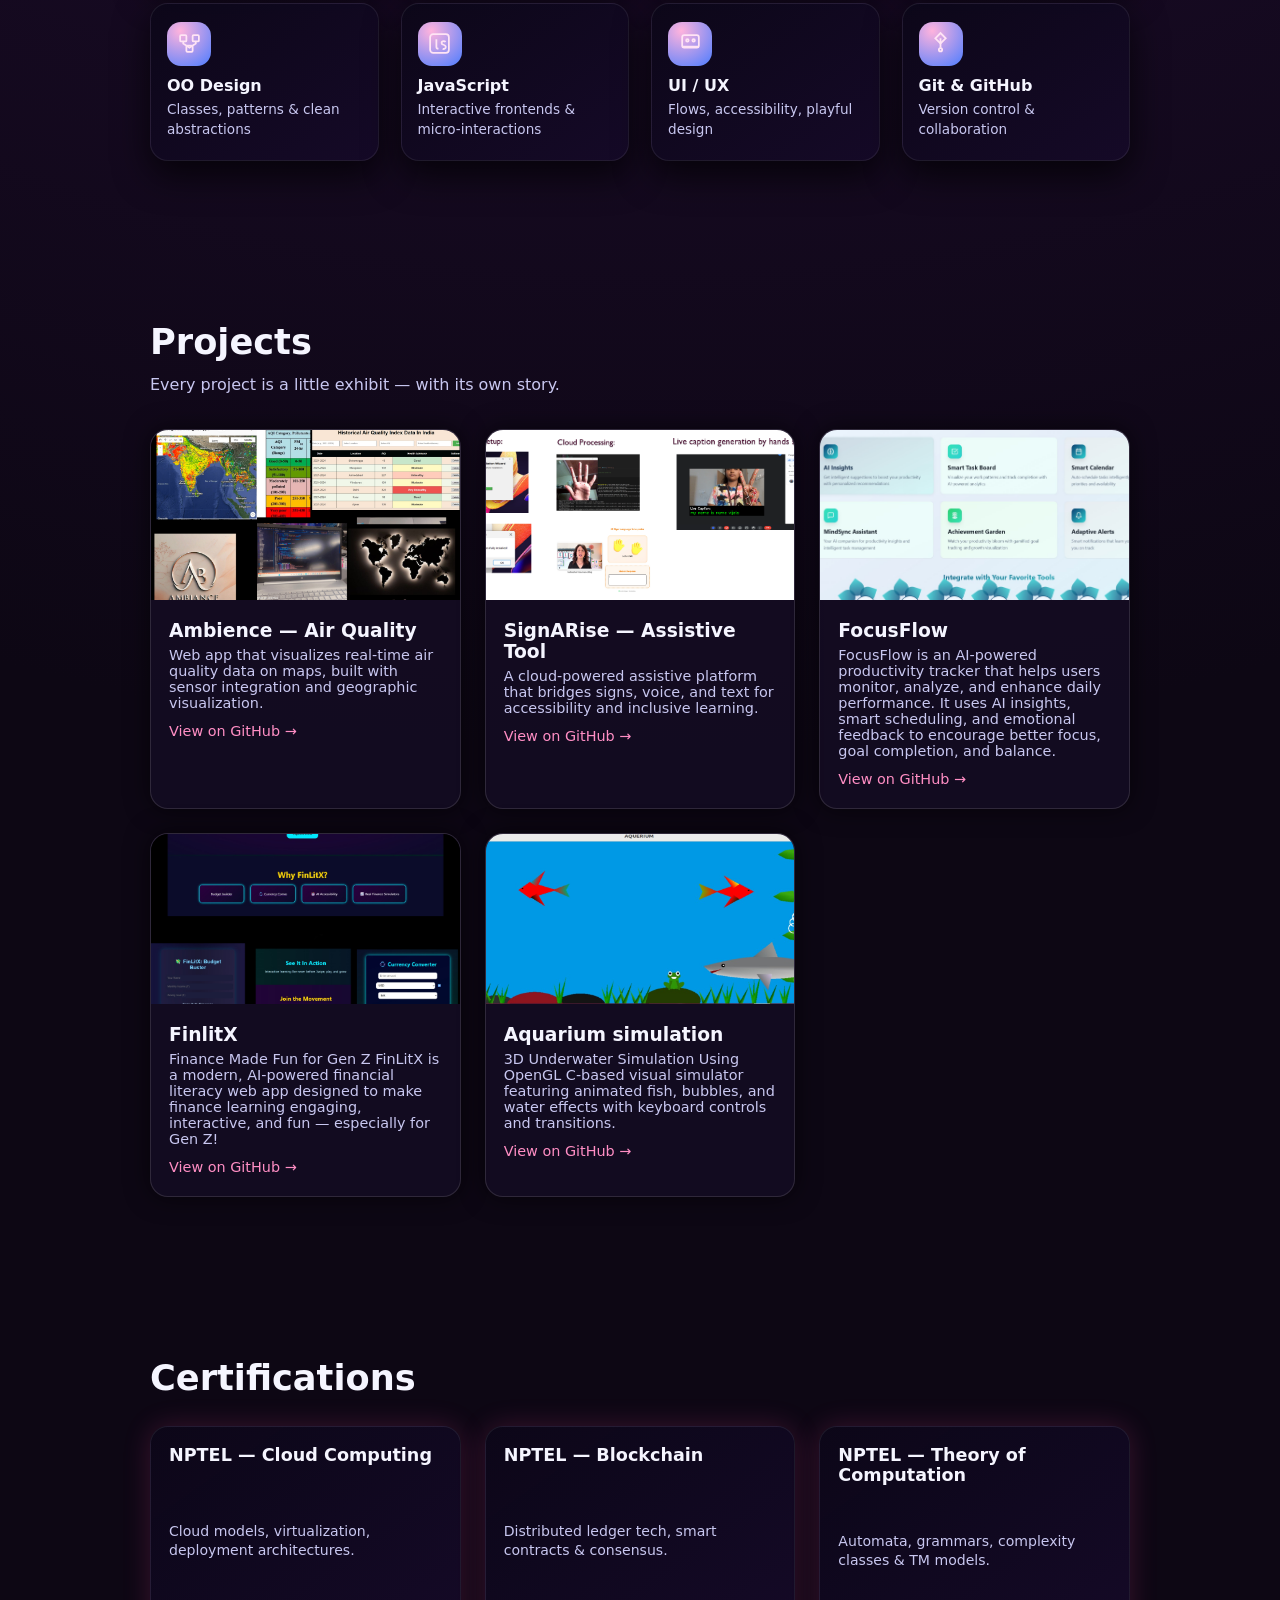
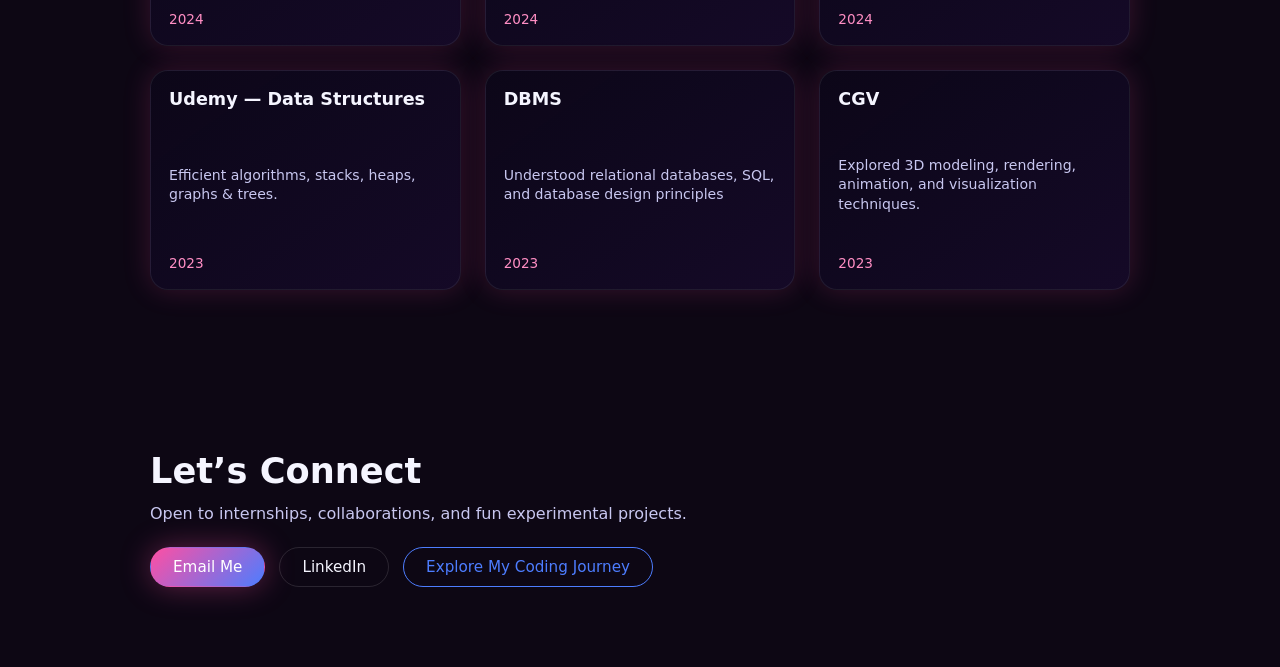
==== commit ab282f0b: "Update index.html" ====
--- a/index.html
+++ b/index.html
@@ -72,7 +72,7 @@
     </p>
     <div class="resume-actions">
       <!-- Put your real PDF file name in href -->
-      <a href="Vijeta resume nov 2025(ev).pdf" download class="btn primary">
+      <a href="Vijeta_resume_2026.pdf" download class="btn primary">
         Download PDF
       </a>
       <!-- Put your real video resume URL here (YouTube, Drive, etc.) -->
@@ -212,7 +212,7 @@
       <article class="project-card tilt">
         <!-- Replace image src with your project screenshot -->
         <div class="project-image-wrap">
-          <img src="images/proj/ambience.jpg" alt="Ambience project" />
+          <img src="image/proj/ambience.jpg" alt="Ambience project" />
         </div>
         <div class="project-content">
           <h3>Ambience — Air Quality</h3>
@@ -229,7 +229,7 @@
       <!-- Duplicate and edit below for more projects -->
       <article class="project-card tilt">
         <div class="project-image-wrap">
-          <img src="images/proj/signarise.png" alt="SignARise project" />
+          <img src="image/proj/signarise.png" alt="SignARise project" />
         </div>
         <div class="project-content">
           <h3>SignARise — Assistive Tool</h3>
@@ -245,7 +245,7 @@
 
       <article class="project-card tilt">
         <div class="project-image-wrap">
-          <img src="images/proj/focus.jpg" alt="SignARise project" />
+          <img src="image/proj/focus.jpg" alt="SignARise project" />
         </div>
         <div class="project-content">
           <h3>FocusFlow</h3>
@@ -260,7 +260,7 @@
 
       <article class="project-card tilt">
         <div class="project-image-wrap">
-          <img src="images/proj/finlitx.jpg" alt="SignARise project" />
+          <img src="image/proj/finlitx.jpg" alt="SignARise project" />
         </div>
         <div class="project-content">
           <h3>FinlitX</h3>
@@ -277,7 +277,7 @@
 
       <article class="project-card tilt">
         <div class="project-image-wrap">
-          <img src="images/proj/aqi.jpg" alt="SignARise project" />
+          <img src="image/proj/aqi.jpg" alt="SignARise project" />
         </div>
         <div class="project-content">
           <h3>Aquarium simulation</h3>
--- a/style.css
+++ b/style.css
@@ -0,0 +1,853 @@
+:root {
+  --bg-main: #0d0714;
+  --raspberry: #ff4fa3;
+  --raspberry-soft: #ff8ec4;
+  --blueberry: #4d7dff;
+  --card-bg: rgba(20, 12, 35, 0.85);
+  --border-soft: rgba(255, 255, 255, 0.12);
+  --text-main: #f5f5ff;
+  --text-soft: #c8c7f0;
+  --shadow-glow: 0 0 30px rgba(255, 79, 163, 0.35);
+}
+
+* {
+  box-sizing: border-box;
+  margin: 0;
+  padding: 0;
+}
+
+html, body {
+  font-family: system-ui, -apple-system, BlinkMacSystemFont, "Poppins", sans-serif;
+  background: radial-gradient(circle at top, #2a1040, #0d0714 60%);
+  color: var(--text-main);
+  scroll-behavior: smooth;
+}
+
+/* -------------------- CUSTOM CURSOR -------------------- */
+.cursor-dot {
+  position: fixed;
+  width: 16px;
+  height: 16px;
+  border-radius: 50%;
+  pointer-events: none;
+  background: radial-gradient(circle, var(--raspberry-soft), var(--blueberry));
+  mix-blend-mode: screen;
+  opacity: 0.9;
+  transform: translate(-50%, -50%);
+  z-index: 2000;
+}
+
+/* -------------------- NAVBAR -------------------- */
+.nav {
+  position: sticky;
+  top: 0;
+  z-index: 50;
+  display: flex;
+  justify-content: space-between;
+  align-items: center;
+  padding: 14px 60px;
+  backdrop-filter: blur(15px);
+  background: linear-gradient(to right, rgba(11, 7, 20, 0.85), rgba(11, 7, 20, 0.7));
+  border-bottom: 1px solid var(--border-soft);
+}
+
+.nav-left {
+  display: flex;
+  align-items: center;
+  gap: 10px;
+}
+
+.logo-circle {
+  width: 32px;
+  height: 32px;
+  border-radius: 50%;
+  background: linear-gradient(135deg, var(--blueberry), var(--raspberry));
+  display: flex;
+  align-items: center;
+  justify-content: center;
+  font-weight: 700;
+}
+
+.nav-links a {
+  color: var(--text-soft);
+  text-decoration: none;
+  margin-left: 22px;
+  font-size: 0.9rem;
+  position: relative;
+}
+
+.nav-links a::after {
+  content: "";
+  position: absolute;
+  left: 0;
+  bottom: -4px;
+  width: 0;
+  height: 2px;
+  background: linear-gradient(to right, var(--blueberry), var(--raspberry));
+  transition: width 0.3s;
+}
+
+.nav-links a:hover::after {
+  width: 100%;
+}
+
+/* -------------------- SECTIONS -------------------- */
+.section {
+  padding: 80px 60px;
+  max-width: 1100px;
+  margin: 0 auto;
+}
+
+.section-title {
+  font-size: 2.2rem;
+  margin-bottom: 10px;
+}
+
+.section-text {
+  color: var(--text-soft);
+  max-width: 700px;
+  line-height: 1.6;
+}
+
+.grad-text {
+  background: linear-gradient(120deg, var(--blueberry), var(--raspberry));
+  -webkit-background-clip: text;
+  color: transparent;
+}
+
+/* -------------------- HERO -------------------- */
+.hero {
+  display: grid;
+  grid-template-columns: 1.3fr 1fr;
+  align-items: center;
+  gap: 40px;
+  padding-top: 100px;
+}
+
+.hero-text h1 {
+  font-size: 3.2rem;
+  margin-bottom: 10px;
+}
+
+.hero-sub {
+  color: var(--text-soft);
+  margin-top: 12px;
+  line-height: 1.6;
+}
+
+.hero-buttons {
+  margin-top: 24px;
+  display: flex;
+  gap: 14px;
+  flex-wrap: wrap;
+}
+
+/* Buttons */
+.btn {
+  border-radius: 999px;
+  padding: 10px 22px;
+  font-size: 0.95rem;
+  border: 1px solid transparent;
+  cursor: pointer;
+  text-decoration: none;
+  display: inline-flex;
+  align-items: center;
+  justify-content: center;
+  transition: transform 0.18s ease, box-shadow 0.2s, background 0.2s, border-color 0.2s, color 0.2s;
+}
+
+.btn.primary {
+  background: linear-gradient(135deg, var(--raspberry), var(--blueberry));
+  color: white;
+  box-shadow: var(--shadow-glow);
+}
+
+.btn.primary:hover {
+  transform: translateY(-1px) scale(1.02);
+}
+
+.btn.ghost {
+  background: transparent;
+  color: var(--text-main);
+  border-color: var(--border-soft);
+}
+
+.btn.ghost:hover {
+  border-color: var(--raspberry-soft);
+  box-shadow: 0 0 20px rgba(255, 79, 163, 0.2);
+}
+
+.btn.outline {
+  background: transparent;
+  border: 1px solid var(--blueberry);
+  color: var(--blueberry);
+}
+
+.btn.outline:hover {
+  background: rgba(77, 125, 255, 0.08);
+}
+
+/* -------------------- HERO PHOTO -------------------- */
+.hero-photo-wrapper {
+  display: flex;
+  justify-content: center;
+}
+
+.hero-photo-orbit {
+  width: 230px;
+  height: 230px;
+  border-radius: 50%;
+  position: relative;
+  background: radial-gradient(circle at 30% 30%, var(--raspberry-soft), var(--blueberry));
+  display: flex;
+  align-items: center;
+  justify-content: center;
+  box-shadow: 0 0 45px rgba(255, 79, 163, 0.5);
+  animation: floatY 5s ease-in-out infinite;
+}
+
+.hero-photo {
+  width: 72%;
+  height: 72%;
+  border-radius: 50%;
+  object-fit: cover;
+  border: 3px solid rgba(255, 255, 255, 0.7);
+}
+
+.photo-ring {
+  position: absolute;
+  border-radius: 50%;
+  border: 1px dashed rgba(255, 255, 255, 0.4);
+}
+
+.ring1 {
+  width: 100%;
+  height: 100%;
+  animation: spin 12s linear infinite;
+}
+
+.ring2 {
+  width: 140%;
+  height: 140%;
+  animation: spin 18s linear infinite reverse;
+}
+
+/* -------------------- RESUME -------------------- */
+.resume-section .resume-actions {
+  margin-top: 20px;
+  display: flex;
+  gap: 14px;
+  flex-wrap: wrap;
+}
+
+/* ------------------------------------------------------ */
+/* --------- NEW SKILLS SECTION (Glass + 3D Tilt) --------*/
+/* ------------------------------------------------------ */
+
+.skills-section {
+  text-align: left;
+}
+
+.skills-grid {
+  margin-top: 32px;
+  display: grid;
+  grid-template-columns: repeat(auto-fit, minmax(210px, 1fr));
+  gap: 22px;
+}
+
+.skill-card {
+  position: relative;
+  padding: 18px 16px 20px;
+  border-radius: 18px;
+  background: linear-gradient(145deg, rgba(12, 7, 25, 0.95), rgba(21, 10, 40, 0.95));
+  border: 1px solid rgba(255,255,255,0.08);
+  box-shadow: 0 14px 35px rgba(0,0,0,0.7);
+  overflow: hidden;
+  transform-style: preserve-3d;
+  transition: box-shadow 0.2s ease, border-color 0.2s ease;
+}
+
+/* neon border glow */
+.skill-card::before {
+  content: "";
+  position: absolute;
+  inset: -1px;
+  border-radius: inherit;
+  background: linear-gradient(135deg, rgba(77, 125, 255, 0.8), rgba(255, 79, 163, 0.85));
+  opacity: 0;
+  z-index: -1;
+  transition: opacity 0.25s ease;
+}
+
+.skill-card:hover::before {
+  opacity: 1;
+}
+
+.skill-card:hover {
+  box-shadow: 0 0 30px rgba(255, 79, 163, 0.4);
+}
+
+/* icon */
+.skill-icon-wrap {
+  width: 44px;
+  height: 44px;
+  border-radius: 14px;
+  background: radial-gradient(circle at 30% 20%, #ffb3dd, #4d7dff);
+  display: flex;
+  align-items: center;
+  justify-content: center;
+  margin-bottom: 10px;
+}
+
+.skill-icon {
+  width: 25px;
+  height: 25px;
+  stroke: #ffe4f5;
+  stroke-width: 1.7;
+  fill: none;
+}
+
+.skill-name {
+  font-weight: 600;
+  margin-top: 6px;
+  margin-bottom: 4px;
+}
+
+.skill-note {
+  font-size: 0.85rem;
+  color: var(--text-soft);
+  line-height: 1.5;
+}
+
+/* -------------------- PROJECTS -------------------- */
+.projects-grid {
+  margin-top: 32px;
+  display: grid;
+  grid-template-columns: repeat(auto-fit, minmax(260px, 1fr));
+  gap: 24px;
+}
+
+.project-card {
+  background: var(--card-bg);
+  border-radius: 18px;
+  border: 1px solid var(--border-soft);
+  box-shadow: 0 0 25px rgba(0, 0, 0, 0.6);
+  overflow: hidden;
+  transition: transform 0.18s ease, box-shadow 0.2s ease;
+}
+
+.project-card:hover { transform: translateY(-4px); }
+
+.project-image-wrap img {
+  width: 100%;
+  height: 170px;
+  object-fit: cover;
+}
+
+.project-content {
+  padding: 16px 18px 20px;
+}
+
+.project-content h3 {
+  margin-bottom: 6px;
+}
+
+.project-content p {
+  font-size: 0.9rem;
+  color: var(--text-soft);
+  margin-bottom: 10px;
+}
+
+.project-link {
+  font-size: 0.9rem;
+  color: var(--raspberry-soft);
+  text-decoration: none;
+}
+
+.project-link:hover { text-decoration: underline; }
+
+.project-note {
+  margin-top: 18px;
+  font-size: 0.85rem;
+  color: var(--text-soft);
+}
+
+/* -------------------- CERTIFICATIONS -------------------- */
+.cert-list {
+  margin-top: 18px;
+  list-style: none;
+}
+
+.cert-list li {
+  margin-bottom: 8px;
+  padding-left: 14px;
+  position: relative;
+  color: var(--text-soft);
+  font-size: 0.95rem;
+}
+
+.cert-list li::before {
+  content: "•";
+  position: absolute;
+  left: 0;
+  color: var(--raspberry-soft);
+}
+/* --- CERTIFICATION FLIP CARDS --- */
+
+.cert-grid {
+  margin-top: 28px;
+  display: grid;
+  grid-template-columns: repeat(auto-fit, minmax(230px, 1fr));
+  gap: 24px;
+}
+
+.cert-card {
+  perspective: 1100px;
+  cursor: pointer;
+}
+
+.cert-inner {
+  position: relative;
+  width: 100%;
+  height: 220px;
+  transform-style: preserve-3d;
+  transition: transform 0.7s ease;
+  border-radius: 18px;
+}
+
+.cert-card.flipped .cert-inner {
+  transform: rotateY(180deg);
+}
+
+/* FRONT */
+.cert-front,
+.cert-back {
+  position: absolute;
+  inset: 0;
+  backface-visibility: hidden;
+  border-radius: 18px;
+  background: linear-gradient(145deg, rgba(12,7,25,0.92), rgba(22,10,40,0.95));
+  border: 1px solid rgba(255,255,255,0.08);
+  box-shadow: 0 0 28px rgba(255, 79, 163, 0.18);
+  padding: 18px;
+  text-align: left;
+  display: flex;
+  flex-direction: column;
+  justify-content: space-between;
+}
+
+.cert-front h3 {
+  font-size: 1.1rem;
+  margin-bottom: 6px;
+}
+
+.cert-front p {
+  font-size: 0.88rem;
+  color: var(--text-soft);
+  line-height: 1.4;
+}
+
+.cert-year {
+  font-size: 0.85rem;
+  color: var(--raspberry-soft);
+}
+
+/* BACK */
+.cert-back {
+  transform: rotateY(180deg);
+  overflow: hidden;
+  padding: 0;
+}
+
+.cert-back img {
+  width: 100%;
+  height: 100%;
+  object-fit: cover;
+  border-radius: 18px;
+}
+
+/* Float effect */
+.cert-card:hover .cert-inner {
+  transform: translateY(-6px) rotateY(var(--rot, 0));
+}
+
+
+/* -------------------- CONTACT -------------------- */
+.contact-section .contact-actions {
+  margin-top: 20px;
+  display: flex;
+  gap: 14px;
+  flex-wrap: wrap;
+}
+
+/* -------------------- CHAT WIDGET -------------------- */
+.chat-toggle {
+  position: fixed;
+  right: 24px;
+  bottom: 24px;
+  width: 46px;
+  height: 46px;
+  border-radius: 50%;
+  border: none;
+  background: linear-gradient(135deg, var(--raspberry), var(--blueberry));
+  color: white;
+  font-size: 22px;
+  cursor: pointer;
+  box-shadow: var(--shadow-glow);
+  z-index: 100;
+}
+
+.chat-widget {
+  position: fixed;
+  right: 24px;
+  bottom: 80px;
+  width: 280px;
+  background: rgba(16, 10, 40, 0.96);
+  border-radius: 18px;
+  border: 1px solid var(--border-soft);
+  box-shadow: 0 0 40px rgba(0, 0, 0, 0.7);
+  display: none;
+  flex-direction: column;
+  overflow: hidden;
+  z-index: 99;
+}
+
+.chat-header {
+  padding: 10px 12px;
+  background: linear-gradient(135deg, var(--blueberry), var(--raspberry));
+  display: flex;
+  justify-content: space-between;
+  align-items: center;
+  font-size: 0.9rem;
+}
+
+.chat-header button {
+  background: transparent;
+  border: none;
+  color: white;
+  cursor: pointer;
+}
+
+.chat-body {
+  padding: 10px 12px;
+  font-size: 0.85rem;
+  color: var(--text-soft);
+  min-height: 70px;
+}
+
+.chat-input-row {
+  display: flex;
+  padding: 8px;
+  gap: 6px;
+  border-top: 1px solid var(--border-soft);
+}
+
+.chat-input-row input {
+  flex: 1;
+  padding: 6px 8px;
+  border-radius: 999px;
+  border: 1px solid var(--border-soft);
+  background: transparent;
+  color: var(--text-main);
+}
+
+/* -------------------- JOURNEY PAGE -------------------- */
+.journey-body {
+  background: radial-gradient(circle at top, #2b123a, #07040a 70%);
+  color: var(--text-main);
+}
+
+.journey-wrap {
+  max-width: 820px;
+  margin: 60px auto;
+  padding: 30px 20px;
+}
+
+.journey-header {
+  text-align: center;
+  margin-bottom: 24px;
+}
+
+.journey-header p {
+  color: var(--text-soft);
+}
+
+.journey-card {
+  background: var(--card-bg);
+  border-radius: 18px;
+  border: 1px solid var(--border-soft);
+  padding: 20px 22px;
+  line-height: 1.6;
+}
+
+.journey-card h2 {
+  margin-bottom: 10px;
+}
+
+.journey-footer {
+  margin-top: 24px;
+  text-align: center;
+}
+
+/* ---- JOURNEY HEADING + SNAPSHOTS ---- */
+.journey-main-title {
+  font-size: 2.6rem;
+  margin-bottom: 10px;
+}
+
+.journey-header p {
+  color: var(--text-soft);
+  max-width: 640px;
+  margin: 0 auto;
+}
+
+.journey-snapshots {
+  margin-top: 26px;
+}
+
+.journey-subtitle {
+  font-size: 1.6rem;
+  margin-bottom: 6px;
+}
+
+.journey-subcopy {
+  color: var(--text-soft);
+  margin-bottom: 16px;
+}
+
+.journey-photo-grid {
+  display: grid;
+  grid-template-columns: repeat(auto-fit, minmax(260px, 1fr));
+  gap: 20px;
+  margin-top: 10px;
+}
+
+.journey-photo-card {
+  position: relative;
+  border-radius: 20px;
+  overflow: hidden;
+  background: var(--card-bg);
+  border: 1px solid var(--border-soft);
+  box-shadow: 0 14px 30px rgba(0, 0, 0, 0.7);
+}
+
+.journey-photo-card img {
+  width: 100%;
+  height: 220px;
+  object-fit: cover;
+  opacity: 0;
+  transition: opacity 0.6s ease;
+}
+
+.journey-photo-card .photo-caption {
+  padding: 10px 14px 14px;
+  font-size: 0.9rem;
+  color: var(--text-soft);
+}
+
+/* ---- NEON DIGITAL BUTTERFLIES LAYER ---- */
+.butterfly-layer {
+  position: absolute;
+  inset: 0;
+  pointer-events: none;
+  overflow: hidden;
+  background: radial-gradient(circle at 50% 0%, rgba(77,125,255,0.2), transparent 55%);
+}
+
+.butterfly {
+  position: absolute;
+  width: 16px;
+  height: 12px;
+  border-radius: 40% 60% 40% 60%;
+  background: radial-gradient(circle at 30% 20%, var(--raspberry-soft), var(--blueberry));
+  box-shadow: 0 0 12px rgba(255,79,163,0.7);
+  opacity: 0.92;
+  filter: blur(0.2px);
+}
+
+/* initial positions */
+.b1 { top: 55%; left: 45%; }
+.b2 { top: 40%; left: 30%; }
+.b3 { top: 35%; left: 60%; }
+.b4 { top: 65%; left: 35%; }
+.b5 { top: 45%; left: 55%; }
+
+/* when card gets .butterfly-fly, butterflies scatter + image fades in */
+.journey-photo-card.butterfly-fly .butterfly-layer {
+  animation: layerFade 0.9s ease forwards 0.5s;
+}
+
+.journey-photo-card.butterfly-fly img {
+  opacity: 1;
+}
+
+.journey-photo-card.butterfly-fly .b1 { animation: flyAway1 0.9s ease forwards; }
+.journey-photo-card.butterfly-fly .b2 { animation: flyAway2 0.9s ease forwards 0.05s; }
+.journey-photo-card.butterfly-fly .b3 { animation: flyAway3 0.9s ease forwards 0.1s; }
+.journey-photo-card.butterfly-fly .b4 { animation: flyAway4 0.9s ease forwards 0.15s; }
+.journey-photo-card.butterfly-fly .b5 { animation: flyAway5 0.9s ease forwards 0.2s; }
+
+@keyframes flyAway1 {
+  to { transform: translate(-80px, -60px) scale(0.4); opacity: 0; }
+}
+@keyframes flyAway2 {
+  to { transform: translate(-40px, -110px) scale(0.4); opacity: 0; }
+}
+@keyframes flyAway3 {
+  to { transform: translate(70px, -80px) scale(0.4); opacity: 0; }
+}
+@keyframes flyAway4 {
+  to { transform: translate(-60px, 70px) scale(0.4); opacity: 0; }
+}
+@keyframes flyAway5 {
+  to { transform: translate(80px, 60px) scale(0.4); opacity: 0; }
+}
+
+@keyframes layerFade {
+  to { opacity: 0; }
+}
+
+/* ---- TIMELINE ---- */
+.journey-timeline {
+  margin-top: 40px;
+}
+
+.timeline {
+  position: relative;
+  margin-top: 18px;
+  padding-left: 24px;
+}
+
+.timeline::before {
+  content: "";
+  position: absolute;
+  left: 16px;
+  top: 0;
+  bottom: 0;
+  width: 2px;
+  background: linear-gradient(to bottom, var(--blueberry), var(--raspberry));
+  opacity: 0.7;
+}
+
+.timeline-year-block {
+  margin-bottom: 28px;
+}
+
+.timeline-year {
+  font-size: 1.5rem;
+  margin-bottom: 10px;
+}
+
+.timeline-item {
+  position: relative;
+  padding-left: 36px;
+  margin-bottom: 22px;
+}
+
+.timeline-dot {
+  position: absolute;
+  left: 8px;
+  top: 10px;
+  width: 14px;
+  height: 14px;
+  border-radius: 50%;
+  background: radial-gradient(circle, #fff, var(--raspberry));
+  box-shadow: 0 0 18px rgba(255,79,163,0.9);
+}
+
+.timeline-date {
+  font-size: 0.8rem;
+  color: var(--text-soft);
+  margin-bottom: 4px;
+}
+
+.timeline-card {
+  background: var(--card-bg);
+  border-radius: 16px;
+  border: 1px solid var(--border-soft);
+  padding: 12px 14px 14px;
+  box-shadow: 0 8px 22px rgba(0,0,0,0.75);
+}
+
+.timeline-card h3 {
+  font-size: 1rem;
+  margin-bottom: 3px;
+}
+
+.timeline-card h4 {
+  font-size: 0.86rem;
+  color: var(--text-soft);
+  margin-bottom: 6px;
+}
+
+.timeline-card p {
+  font-size: 0.86rem;
+  color: var(--text-soft);
+  line-height: 1.5;
+}
+
+/* responsive tweaks */
+@media (max-width: 600px) {
+  .timeline {
+    padding-left: 18px;
+  }
+  .timeline::before {
+    left: 10px;
+  }
+  .timeline-dot {
+    left: 3px;
+  }
+  .timeline-item {
+    padding-left: 30px;
+  }
+}
+
+/* -------------------- SCROLL REVEAL -------------------- */
+.reveal {
+  opacity: 0;
+  transform: translateY(20px);
+  transition: opacity 0.5s ease, transform 0.5s ease;
+}
+
+.reveal.visible {
+  opacity: 1;
+  transform: translateY(0);
+}
+
+/* -------------------- TILT -------------------- */
+.tilt {
+  transform-style: preserve-3d;
+}
+
+/* -------------------- ANIMATIONS -------------------- */
+@keyframes floatY {
+  0%, 100% { transform: translateY(0); }
+  50% { transform: translateY(-18px); }
+}
+
+@keyframes spin {
+  to { transform: rotate(360deg); }
+}
+
+/* -------------------- RESPONSIVE -------------------- */
+@media (max-width: 900px) {
+  .hero {
+    grid-template-columns: 1fr;
+    padding-inline: 24px;
+  }
+  .nav {
+    padding-inline: 22px;
+  }
+  .section {
+    padding-inline: 24px;
+  }
+}
+
+@media (max-width: 600px) {
+  .nav-links {
+    display: none;
+  }
+  .hero-text h1 {
+    font-size: 2.4rem;
+  }
+} 
